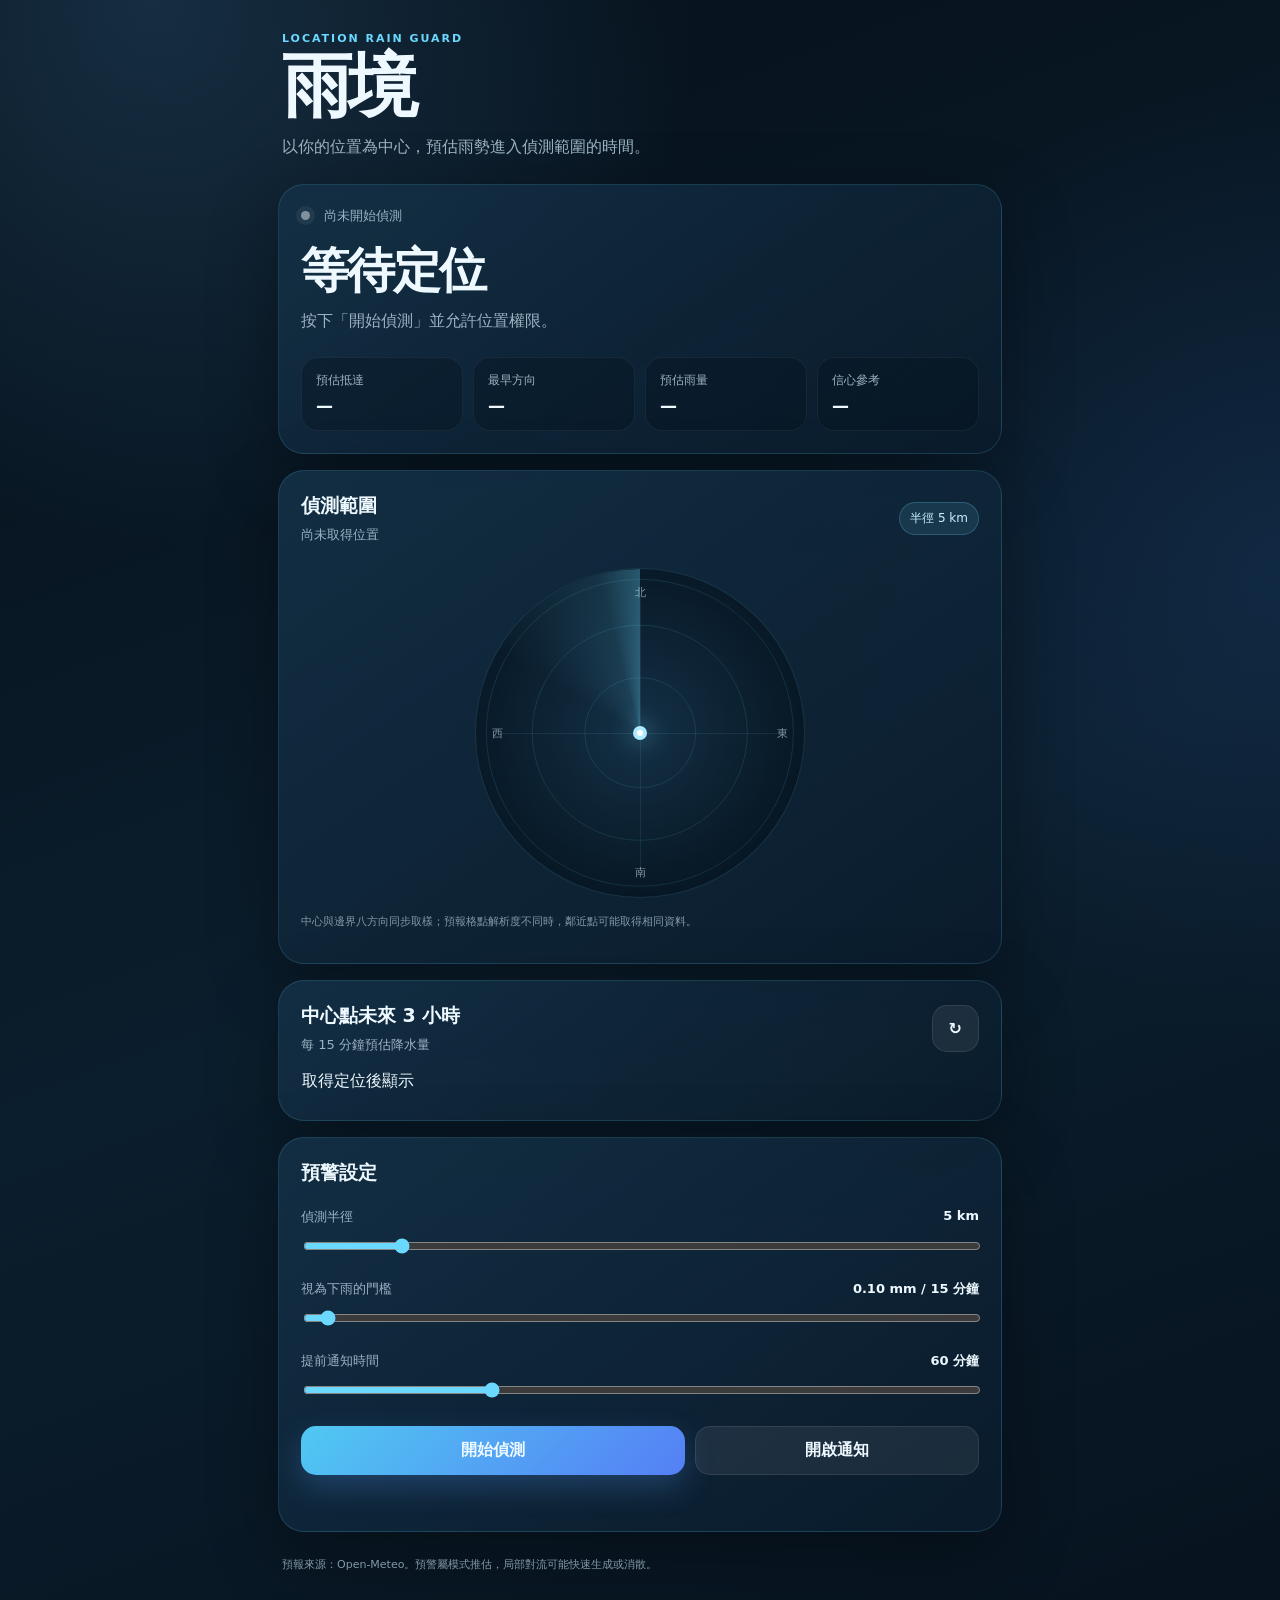
==== index.html @ aaa9869c "Add rain warning web app" ====
<!doctype html>
<html lang="zh-Hant">
<head>
<meta charset="utf-8">
<meta name="viewport" content="width=device-width,initial-scale=1,viewport-fit=cover">
<meta name="theme-color" content="#10263b">
<meta name="description" content="依使用者位置與偵測半徑，預估雨勢進入範圍的時間與方向。">
<link rel="manifest" href="./manifest.webmanifest">
<link rel="icon" href="./icons/rain-guard.svg" type="image/svg+xml">
<title>雨境｜定位降雨預警</title>
<style>
:root{--bg:#06111c;--card:#0d2638e8;--line:#6bd9ff26;--text:#eef9ff;--muted:#9bb2c1;--cyan:#6bd9ff;--safe:#76e3af;--warn:#ffd36b;--danger:#ff8585}*{box-sizing:border-box}html{min-height:100%;background:var(--bg)}body{margin:0;min-height:100%;font-family:system-ui,-apple-system,"Segoe UI","Noto Sans TC",sans-serif;color:var(--text);background:radial-gradient(circle at 12% 0,#407daa45,transparent 34rem),radial-gradient(circle at 100% 35%,#25539538,transparent 30rem),linear-gradient(160deg,#06101a,#0b1e2d 55%,#07131f)}button,input{font:inherit}.shell{width:min(760px,100%);margin:auto;padding:max(24px,env(safe-area-inset-top)) 18px max(32px,env(safe-area-inset-bottom))}.hero{display:flex;justify-content:space-between;gap:16px;padding:8px 4px 24px}.eyebrow{margin:0 0 8px;color:var(--cyan);letter-spacing:.18em;font-size:11px;font-weight:800}h1{margin:0;font-size:clamp(44px,10vw,70px);line-height:.95;letter-spacing:-.06em}.subtitle{margin:14px 0 0;color:var(--muted);line-height:1.65}.card{background:linear-gradient(145deg,#143046e8,#0a1c2ce0);border:1px solid var(--line);border-radius:26px;box-shadow:0 22px 70px #00000055;margin-bottom:16px;padding:22px}.topline,.row{display:flex;align-items:center;justify-content:space-between;gap:14px}.topline{justify-content:flex-start;color:var(--muted);font-size:13px}.dot{width:9px;height:9px;border-radius:50%;background:#8092a0;box-shadow:0 0 0 5px #8092a01f}.dot.safe{background:var(--safe)}.dot.warn{background:var(--warn)}.dot.danger{background:var(--danger)}.headline{margin-top:20px;font-size:clamp(30px,8vw,48px);font-weight:850;letter-spacing:-.045em;line-height:1.08}.sub{margin-top:10px;color:var(--muted);line-height:1.7;min-height:28px}.metrics{display:grid;grid-template-columns:repeat(2,minmax(0,1fr));gap:10px;margin-top:22px}.metric{padding:14px;border-radius:17px;background:#020d1647;border:1px solid #ffffff0e}.metric span{display:block;color:var(--muted);font-size:12px;margin-bottom:7px}.metric strong{font-size:17px}h2{margin:0;font-size:19px}.row p{margin:7px 0 0;color:var(--muted);font-size:13px}.badge{background:#6bd9ff1c;border:1px solid #6bd9ff3b;color:#c8f1ff;padding:7px 10px;border-radius:999px;font-size:12px;white-space:nowrap}.radar{width:min(330px,85vw);aspect-ratio:1;margin:24px auto 15px;position:relative;border-radius:50%;overflow:hidden;background:radial-gradient(circle,#4c9ec91a,#020e176b 64%,#00080eb8);border:1px solid #6bd9ff24}.radar:before,.radar:after{content:"";position:absolute;background:#6bd9ff1a}.radar:before{width:1px;top:8%;bottom:8%;left:50%}.radar:after{height:1px;left:8%;right:8%;top:50%}.ring{position:absolute;border:1px solid #6bd9ff1f;border-radius:50%;left:50%;top:50%;transform:translate(-50%,-50%)}.r1{width:34%;height:34%}.r2{width:66%;height:66%}.r3{width:94%;height:94%}.sweep{position:absolute;inset:0;border-radius:50%;background:conic-gradient(from 0deg,transparent 0 300deg,#6bd9ff21 345deg,#6bd9ff52);animation:scan 5s linear infinite}@keyframes scan{to{transform:rotate(360deg)}}.center{position:absolute;width:14px;height:14px;left:50%;top:50%;transform:translate(-50%,-50%);background:white;border:4px solid #6bd9ff8c;border-radius:50%;box-shadow:0 0 24px #6bd9ffb3;z-index:3}.compass{position:absolute;color:#dcf3ff91;font-size:11px;z-index:3}.n{top:5%;left:50%;transform:translateX(-50%)}.s{bottom:5%;left:50%;transform:translateX(-50%)}.e{right:5%;top:50%;transform:translateY(-50%)}.w{left:5%;top:50%;transform:translateY(-50%)}.sample{position:absolute;width:12px;height:12px;margin:-6px;border-radius:50%;background:#547084;border:2px solid #ffffff99;z-index:4}.sample.wet{background:var(--warn);box-shadow:0 0 14px #ffd36bcc;transform:scale(1.35)}.sample.urgent{background:var(--danger);box-shadow:0 0 16px #ff8585e6;transform:scale(1.5)}.fine,footer{color:#8299a8;font-size:11px;line-height:1.6}.timeline{display:grid;grid-auto-flow:column;grid-auto-columns:minmax(54px,1fr);gap:8px;overflow-x:auto;padding:17px 1px 6px}.slot{min-height:112px;display:flex;flex-direction:column;justify-content:flex-end;align-items:center;gap:7px;padding:10px 5px;border-radius:15px;background:#030f1842;border:1px solid #ffffff0a}.barwrap{height:55px;display:flex;align-items:flex-end}.bar{width:11px;min-height:2px;border-radius:8px 8px 3px 3px;background:linear-gradient(#8fe7ff,#5e8cff)}.slot strong{font-size:11px}.slot span{color:var(--muted);font-size:10px}.settings label{display:block;margin-top:22px}.settings label>span{display:flex;justify-content:space-between;gap:12px;color:var(--muted);font-size:13px}.settings b{color:var(--text)}input[type=range]{width:100%;margin-top:12px;accent-color:var(--cyan)}.buttons{display:grid;grid-template-columns:1.35fr 1fr;gap:10px;margin-top:24px}button{cursor:pointer;border:0;border-radius:15px;padding:13px 16px;color:var(--text);font-weight:750}.primary{background:linear-gradient(135deg,#50c9f2,#557ff5);box-shadow:0 12px 30px #4e91e747}.secondary{background:#ffffff12;border:1px solid #ffffff17}.msg{min-height:21px;color:var(--muted);font-size:12px;line-height:1.6;margin:13px 2px 0}footer{padding:8px 4px}@media(min-width:680px){.metrics{grid-template-columns:repeat(4,minmax(0,1fr))}}@media(max-width:420px){.buttons{grid-template-columns:1fr}.card{border-radius:22px}}@media(prefers-reduced-motion:reduce){.sweep{animation:none}}
</style>
</head>
<body>
<main class="shell">
<header class="hero"><div><p class="eyebrow">LOCATION RAIN GUARD</p><h1>雨境</h1><p class="subtitle">以你的位置為中心，預估雨勢進入偵測範圍的時間。</p></div></header>
<section class="card" aria-live="polite"><div class="topline"><span id="dot" class="dot"></span><span id="updated">尚未開始偵測</span></div><div id="headline" class="headline">等待定位</div><div id="sub" class="sub">按下「開始偵測」並允許位置權限。</div><div class="metrics"><div class="metric"><span>預估抵達</span><strong id="arrival">—</strong></div><div class="metric"><span>最早方向</span><strong id="direction">—</strong></div><div class="metric"><span>預估雨量</span><strong id="rain">—</strong></div><div class="metric"><span>信心參考</span><strong id="prob">—</strong></div></div></section>
<section class="card"><div class="row"><div><h2>偵測範圍</h2><p id="position">尚未取得位置</p></div><span id="badge" class="badge">半徑 5 km</span></div><div class="radar"><div class="ring r1"></div><div class="ring r2"></div><div class="ring r3"></div><div class="sweep"></div><div class="center"></div><span class="compass n">北</span><span class="compass e">東</span><span class="compass s">南</span><span class="compass w">西</span><div id="samples"></div></div><p class="fine">中心與邊界八方向同步取樣；預報格點解析度不同時，鄰近點可能取得相同資料。</p></section>
<section class="card"><div class="row"><div><h2>中心點未來 3 小時</h2><p>每 15 分鐘預估降水量</p></div><button id="refresh" class="secondary" type="button">↻</button></div><div id="timeline" class="timeline">取得定位後顯示</div></section>
<section class="card settings"><h2>預警設定</h2><label><span>偵測半徑 <b id="radiusText">5 km</b></span><input id="radius" type="range" min="1" max="30" step="1" value="5"></label><label><span>視為下雨的門檻 <b id="thresholdText">0.10 mm / 15 分鐘</b></span><input id="threshold" type="range" min="0.05" max="2" step="0.05" value="0.10"></label><label><span>提前通知時間 <b id="leadText">60 分鐘</b></span><input id="lead" type="range" min="15" max="180" step="15" value="60"></label><div class="buttons"><button id="start" class="primary" type="button">開始偵測</button><button id="notify" class="secondary" type="button">開啟通知</button></div><p id="msg" class="msg"></p></section>
<footer>預報來源：Open-Meteo。預警屬模式推估，局部對流可能快速生成或消散。</footer>
</main>
<script>
'use strict';
const $=id=>document.getElementById(id),dirs=['中心','北','東北','東','東南','南','西南','西','西北'],bearings=[null,0,45,90,135,180,225,270,315];
const state={pos:null,watch:null,timer:null,lastAlert:localStorage.rainGuardLastAlert||'',radius:+(localStorage.rainGuardRadius||5),threshold:+(localStorage.rainGuardThreshold||.1),lead:+(localStorage.rainGuardLead||60)};
const clock=t=>new Intl.DateTimeFormat('zh-TW',{hour:'2-digit',minute:'2-digit',hour12:false}).format(new Date(t*1000));
function message(t,error=false){$('msg').textContent=t;$('msg').style.color=error?'#ffaaaa':''}
function dest(lat,lon,bearing,km){const R=6371,d=km/R,q=bearing*Math.PI/180,p=lat*Math.PI/180,l=lon*Math.PI/180,p2=Math.asin(Math.sin(p)*Math.cos(d)+Math.cos(p)*Math.sin(d)*Math.cos(q)),l2=l+Math.atan2(Math.sin(q)*Math.sin(d)*Math.cos(p),Math.cos(d)-Math.sin(p)*Math.sin(p2));return{lat:p2*180/Math.PI,lon:((l2*180/Math.PI+540)%360)-180}}
function points(){const p=[{lat:state.pos.latitude,lon:state.pos.longitude}];bearings.slice(1).forEach(b=>p.push(dest(state.pos.latitude,state.pos.longitude,b,state.radius)));return p}
function analyze(d,i){const s=d.minutely_15;if(!s?.time?.length)return{index:i,next:null,data:d};const now=Date.now()/1000-60,j=s.time.findIndex((t,k)=>t>=now&&+(s.precipitation[k]||0)>=state.threshold);if(j<0)return{index:i,next:null,data:d};const next=s.time[j],hour=d.hourly;let probability=null;if(hour?.time?.length){let best=0,diff=Infinity;hour.time.forEach((t,k)=>{const x=Math.abs(t-next);if(x<diff){diff=x;best=k}});probability=hour.precipitation_probability?.[best]??null}return{index:i,direction:dirs[i],next,minutes:Math.max(0,Math.round((next*1000-Date.now())/60000)),mm:+(s.precipitation[j]||0),probability,data:d}}
function renderDots(all,winner){const pos=[[50,50],[50,15],[75,25],[85,50],[75,75],[50,85],[25,75],[15,50],[25,25]];$('samples').innerHTML=pos.map(([x,y],i)=>`<span class="sample${all[i]?.next?' wet':''}${winner?.index===i&&winner.minutes<=state.lead?' urgent':''}" style="left:${x}%;top:${y}%" title="${all[i]?.next?dirs[i]+' '+clock(all[i].next):dirs[i]+' 無雨'}"></span>`).join('')}
function renderTimeline(d){const s=d?.minutely_15;if(!s?.time){$('timeline').textContent='暫無資料';return}const now=Date.now()/1000-60,items=s.time.map((t,i)=>({t,i})).filter(x=>x.t>=now).slice(0,12),max=Math.max(.5,...items.map(x=>+(s.precipitation[x.i]||0)));$('timeline').innerHTML=items.map(x=>{const mm=+(s.precipitation[x.i]||0),h=Math.max(2,Math.round(mm/max*52));return`<div class="slot"><div class="barwrap"><div class="bar" style="height:${h}px;opacity:${mm?1:.18}"></div></div><strong>${clock(x.t)}</strong><span>${mm.toFixed(2)} mm</span></div>`}).join('')}
async function alertRain(w){if(Notification.permission!=='granted'||w.minutes>state.lead)return;const key=w.next+'-'+w.direction;if(key===state.lastAlert)return;const title=w.minutes?'約 '+w.minutes+' 分鐘後可能下雨':'目前偵測到降雨',body=w.direction+'方向，預估 '+w.mm.toFixed(2)+' mm / 15 分鐘';const reg=await navigator.serviceWorker?.ready;if(reg)reg.showNotification(title,{body,icon:'./icons/rain-guard.svg',tag:'rain-guard'});else new Notification(title,{body});state.lastAlert=key;localStorage.rainGuardLastAlert=key}
async function forecast(){if(!state.pos)return;message('正在更新降雨預報…');try{const ps=points(),u=new URL('https://api.open-meteo.com/v1/forecast');u.searchParams.set('latitude',ps.map(p=>p.lat.toFixed(5)).join(','));u.searchParams.set('longitude',ps.map(p=>p.lon.toFixed(5)).join(','));u.searchParams.set('minutely_15','precipitation,weather_code');u.searchParams.set('hourly','precipitation_probability');u.searchParams.set('forecast_days','2');u.searchParams.set('timeformat','unixtime');u.searchParams.set('timezone','auto');const r=await fetch(u);if(!r.ok)throw Error('氣象服務回應 '+r.status);const raw=await r.json(),sets=Array.isArray(raw)?raw:[raw],all=sets.map(analyze),rainy=all.filter(x=>x.next).sort((a,b)=>a.next-b.next),w=rainy[0];renderDots(all,w);renderTimeline(all[0]?.data);$('updated').textContent='更新於 '+new Date().toLocaleTimeString('zh-TW',{hour12:false});if(!w){$('dot').className='dot safe';$('headline').textContent='目前範圍內無明顯降雨';$('sub').textContent='目前預報時段尚未達到設定門檻。';$('arrival').textContent=$('direction').textContent=$('rain').textContent=$('prob').textContent='—'}else{$('dot').className='dot '+(w.minutes<=state.lead?'danger':'warn');$('headline').textContent=w.minutes<=0?'目前可能正在下雨':`約 ${w.minutes} 分鐘後可能下雨`;$('sub').textContent=`雨勢最早由${w.direction}方向進入 ${state.radius} 公里範圍。`;$('arrival').textContent=clock(w.next);$('direction').textContent=w.direction;$('rain').textContent=w.mm.toFixed(2)+' mm';$('prob').textContent=w.probability==null?'模式雨量':w.probability+'%';await alertRain(w)}message('偵測完成；每 5 分鐘自動更新。')}catch(e){$('dot').className='dot danger';$('headline').textContent='預報取得失敗';$('sub').textContent='請檢查網路後再試一次。';message(e.message||'未知錯誤',true)}}
function got(p){const old=state.pos;state.pos={latitude:p.coords.latitude,longitude:p.coords.longitude};$('position').textContent=`${state.pos.latitude.toFixed(4)}, ${state.pos.longitude.toFixed(4)}（精度約 ${Math.round(p.coords.accuracy)} m）`;if(!old||Math.hypot(old.latitude-state.pos.latitude,old.longitude-state.pos.longitude)>.0045)forecast()}
function positionError(e){const m={1:'位置權限被拒絕，請到瀏覽器設定允許定位。',2:'目前無法判定位置，請確認定位服務已開啟。',3:'取得位置逾時，請再試一次。'};message(m[e.code]||'取得位置失敗。',true);$('headline').textContent='無法取得位置'}
function start(){if(!navigator.geolocation)return positionError({code:2});message('正在取得位置…');if(state.watch!==null)navigator.geolocation.clearWatch(state.watch);state.watch=navigator.geolocation.watchPosition(got,positionError,{enableHighAccuracy:true,maximumAge:60000,timeout:15000});clearInterval(state.timer);state.timer=setInterval(forecast,300000);$('start').textContent='偵測中'}
function sync(){$('radius').value=state.radius;$('threshold').value=state.threshold;$('lead').value=state.lead;$('radiusText').textContent=state.radius+' km';$('badge').textContent='半徑 '+state.radius+' km';$('thresholdText').textContent=state.threshold.toFixed(2)+' mm / 15 分鐘';$('leadText').textContent=state.lead+' 分鐘'}
[['radius','radius','rainGuardRadius'],['threshold','threshold','rainGuardThreshold'],['lead','lead','rainGuardLead']].forEach(([id,key,store])=>{$(id).addEventListener('input',e=>{state[key]=+e.target.value;localStorage[store]=state[key];sync()});$(id).addEventListener('change',()=>state.pos&&forecast())});
$('start').onclick=start;$('refresh').onclick=forecast;$('notify').onclick=async()=>{if(!('Notification'in window))return message('此瀏覽器不支援通知。',true);const p=await Notification.requestPermission();if(p==='granted'){$('notify').textContent='通知已開啟';message('通知權限已開啟。')}else message('通知權限未開啟。',true)};sync();if('serviceWorker'in navigator)navigator.serviceWorker.register('./sw.js').catch(console.warn);if('Notification'in window&&Notification.permission==='granted')$('notify').textContent='通知已開啟';
</script>
</body>
</html>
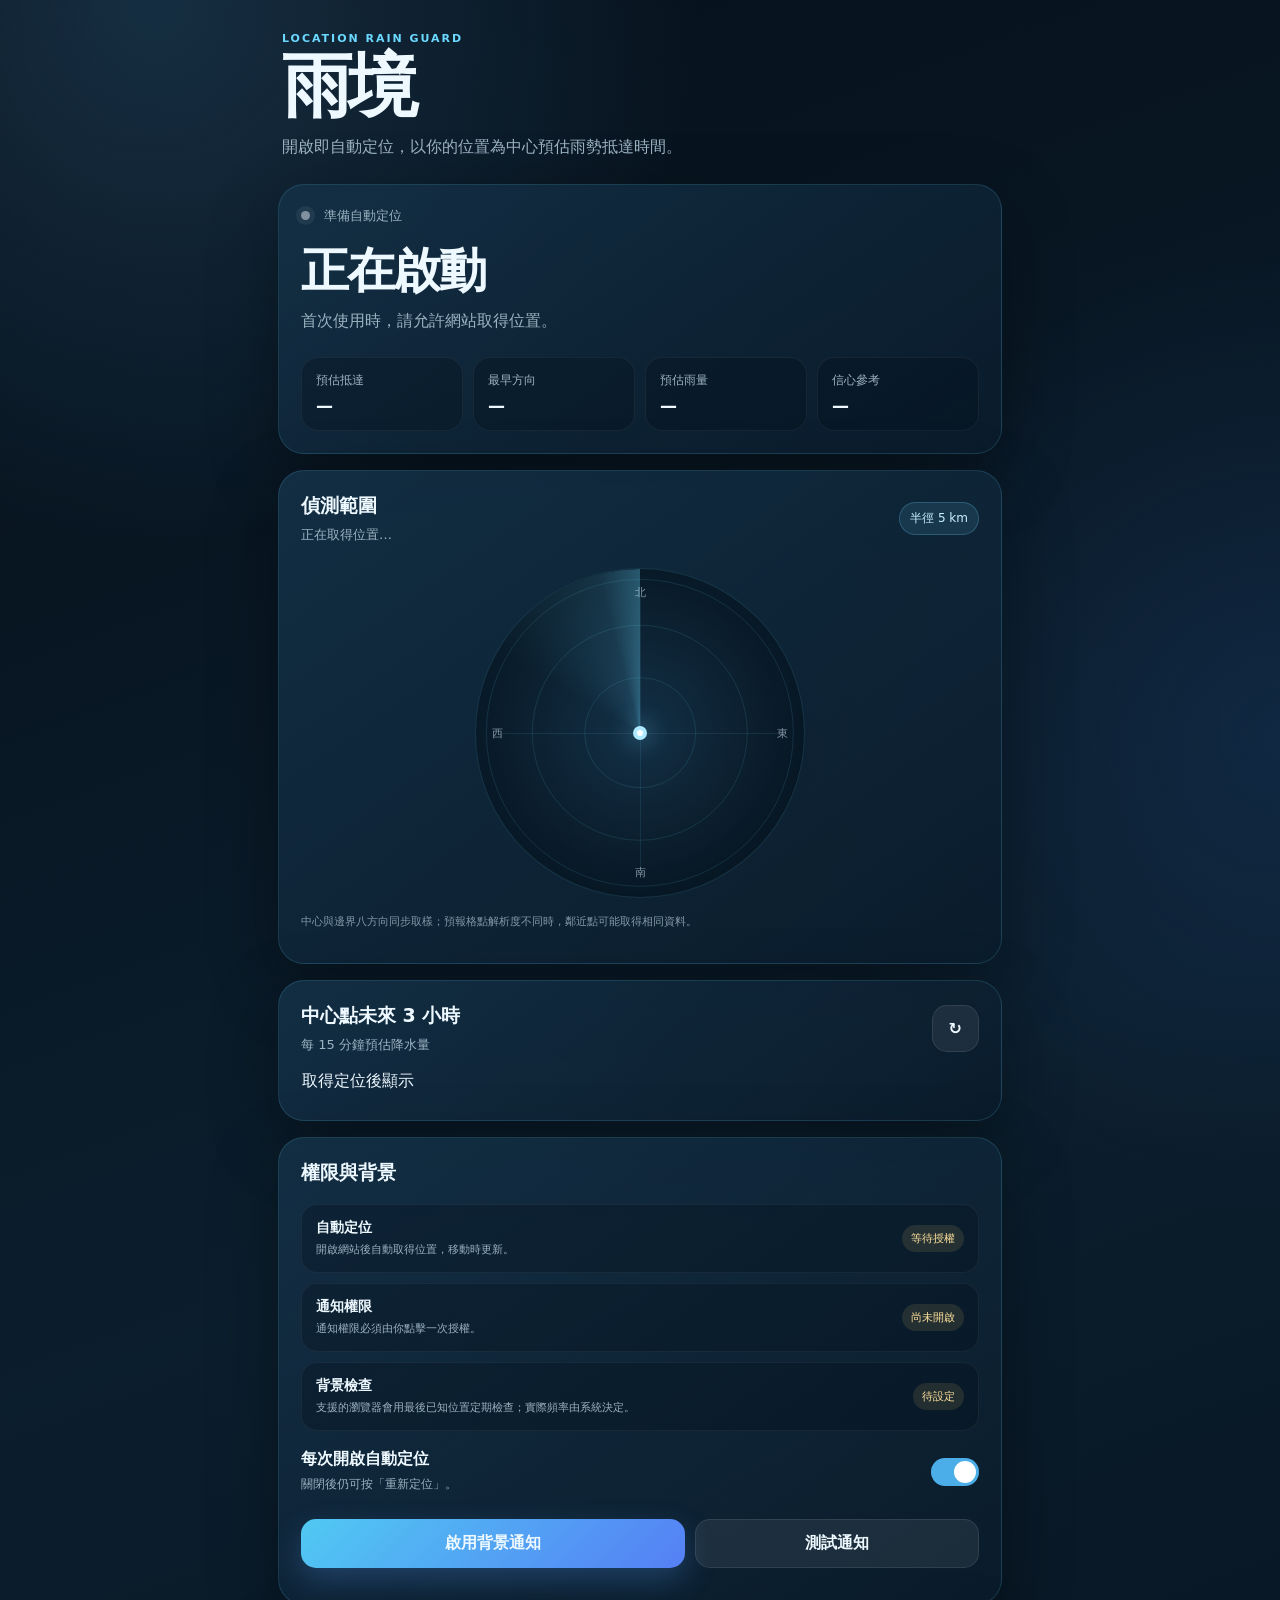
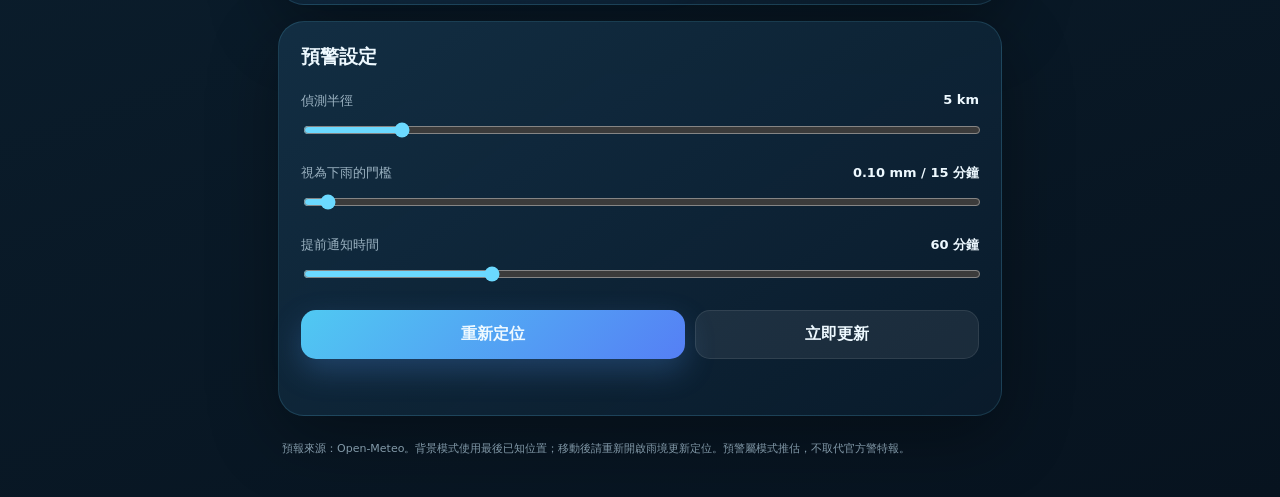
==== commit 29e2e0e3: "Enable automatic location and background notification settings" ====
--- a/index.html
+++ b/index.html
@@ -5,41 +5,64 @@
 <meta name="viewport" content="width=device-width,initial-scale=1,viewport-fit=cover">
 <meta name="theme-color" content="#10263b">
 <meta name="description" content="依使用者位置與偵測半徑，預估雨勢進入範圍的時間與方向。">
+<meta name="apple-mobile-web-app-capable" content="yes">
+<meta name="apple-mobile-web-app-status-bar-style" content="black-translucent">
+<meta name="apple-mobile-web-app-title" content="雨境">
 <link rel="manifest" href="./manifest.webmanifest">
 <link rel="icon" href="./icons/rain-guard.svg" type="image/svg+xml">
+<link rel="apple-touch-icon" href="./icons/rain-guard.svg">
 <title>雨境｜定位降雨預警</title>
 <style>
-:root{--bg:#06111c;--card:#0d2638e8;--line:#6bd9ff26;--text:#eef9ff;--muted:#9bb2c1;--cyan:#6bd9ff;--safe:#76e3af;--warn:#ffd36b;--danger:#ff8585}*{box-sizing:border-box}html{min-height:100%;background:var(--bg)}body{margin:0;min-height:100%;font-family:system-ui,-apple-system,"Segoe UI","Noto Sans TC",sans-serif;color:var(--text);background:radial-gradient(circle at 12% 0,#407daa45,transparent 34rem),radial-gradient(circle at 100% 35%,#25539538,transparent 30rem),linear-gradient(160deg,#06101a,#0b1e2d 55%,#07131f)}button,input{font:inherit}.shell{width:min(760px,100%);margin:auto;padding:max(24px,env(safe-area-inset-top)) 18px max(32px,env(safe-area-inset-bottom))}.hero{display:flex;justify-content:space-between;gap:16px;padding:8px 4px 24px}.eyebrow{margin:0 0 8px;color:var(--cyan);letter-spacing:.18em;font-size:11px;font-weight:800}h1{margin:0;font-size:clamp(44px,10vw,70px);line-height:.95;letter-spacing:-.06em}.subtitle{margin:14px 0 0;color:var(--muted);line-height:1.65}.card{background:linear-gradient(145deg,#143046e8,#0a1c2ce0);border:1px solid var(--line);border-radius:26px;box-shadow:0 22px 70px #00000055;margin-bottom:16px;padding:22px}.topline,.row{display:flex;align-items:center;justify-content:space-between;gap:14px}.topline{justify-content:flex-start;color:var(--muted);font-size:13px}.dot{width:9px;height:9px;border-radius:50%;background:#8092a0;box-shadow:0 0 0 5px #8092a01f}.dot.safe{background:var(--safe)}.dot.warn{background:var(--warn)}.dot.danger{background:var(--danger)}.headline{margin-top:20px;font-size:clamp(30px,8vw,48px);font-weight:850;letter-spacing:-.045em;line-height:1.08}.sub{margin-top:10px;color:var(--muted);line-height:1.7;min-height:28px}.metrics{display:grid;grid-template-columns:repeat(2,minmax(0,1fr));gap:10px;margin-top:22px}.metric{padding:14px;border-radius:17px;background:#020d1647;border:1px solid #ffffff0e}.metric span{display:block;color:var(--muted);font-size:12px;margin-bottom:7px}.metric strong{font-size:17px}h2{margin:0;font-size:19px}.row p{margin:7px 0 0;color:var(--muted);font-size:13px}.badge{background:#6bd9ff1c;border:1px solid #6bd9ff3b;color:#c8f1ff;padding:7px 10px;border-radius:999px;font-size:12px;white-space:nowrap}.radar{width:min(330px,85vw);aspect-ratio:1;margin:24px auto 15px;position:relative;border-radius:50%;overflow:hidden;background:radial-gradient(circle,#4c9ec91a,#020e176b 64%,#00080eb8);border:1px solid #6bd9ff24}.radar:before,.radar:after{content:"";position:absolute;background:#6bd9ff1a}.radar:before{width:1px;top:8%;bottom:8%;left:50%}.radar:after{height:1px;left:8%;right:8%;top:50%}.ring{position:absolute;border:1px solid #6bd9ff1f;border-radius:50%;left:50%;top:50%;transform:translate(-50%,-50%)}.r1{width:34%;height:34%}.r2{width:66%;height:66%}.r3{width:94%;height:94%}.sweep{position:absolute;inset:0;border-radius:50%;background:conic-gradient(from 0deg,transparent 0 300deg,#6bd9ff21 345deg,#6bd9ff52);animation:scan 5s linear infinite}@keyframes scan{to{transform:rotate(360deg)}}.center{position:absolute;width:14px;height:14px;left:50%;top:50%;transform:translate(-50%,-50%);background:white;border:4px solid #6bd9ff8c;border-radius:50%;box-shadow:0 0 24px #6bd9ffb3;z-index:3}.compass{position:absolute;color:#dcf3ff91;font-size:11px;z-index:3}.n{top:5%;left:50%;transform:translateX(-50%)}.s{bottom:5%;left:50%;transform:translateX(-50%)}.e{right:5%;top:50%;transform:translateY(-50%)}.w{left:5%;top:50%;transform:translateY(-50%)}.sample{position:absolute;width:12px;height:12px;margin:-6px;border-radius:50%;background:#547084;border:2px solid #ffffff99;z-index:4}.sample.wet{background:var(--warn);box-shadow:0 0 14px #ffd36bcc;transform:scale(1.35)}.sample.urgent{background:var(--danger);box-shadow:0 0 16px #ff8585e6;transform:scale(1.5)}.fine,footer{color:#8299a8;font-size:11px;line-height:1.6}.timeline{display:grid;grid-auto-flow:column;grid-auto-columns:minmax(54px,1fr);gap:8px;overflow-x:auto;padding:17px 1px 6px}.slot{min-height:112px;display:flex;flex-direction:column;justify-content:flex-end;align-items:center;gap:7px;padding:10px 5px;border-radius:15px;background:#030f1842;border:1px solid #ffffff0a}.barwrap{height:55px;display:flex;align-items:flex-end}.bar{width:11px;min-height:2px;border-radius:8px 8px 3px 3px;background:linear-gradient(#8fe7ff,#5e8cff)}.slot strong{font-size:11px}.slot span{color:var(--muted);font-size:10px}.settings label{display:block;margin-top:22px}.settings label>span{display:flex;justify-content:space-between;gap:12px;color:var(--muted);font-size:13px}.settings b{color:var(--text)}input[type=range]{width:100%;margin-top:12px;accent-color:var(--cyan)}.buttons{display:grid;grid-template-columns:1.35fr 1fr;gap:10px;margin-top:24px}button{cursor:pointer;border:0;border-radius:15px;padding:13px 16px;color:var(--text);font-weight:750}.primary{background:linear-gradient(135deg,#50c9f2,#557ff5);box-shadow:0 12px 30px #4e91e747}.secondary{background:#ffffff12;border:1px solid #ffffff17}.msg{min-height:21px;color:var(--muted);font-size:12px;line-height:1.6;margin:13px 2px 0}footer{padding:8px 4px}@media(min-width:680px){.metrics{grid-template-columns:repeat(4,minmax(0,1fr))}}@media(max-width:420px){.buttons{grid-template-columns:1fr}.card{border-radius:22px}}@media(prefers-reduced-motion:reduce){.sweep{animation:none}}
+:root{--bg:#06111c;--card:#0d2638e8;--line:#6bd9ff26;--text:#eef9ff;--muted:#9bb2c1;--cyan:#6bd9ff;--safe:#76e3af;--warn:#ffd36b;--danger:#ff8585}*{box-sizing:border-box}html{min-height:100%;background:var(--bg)}body{margin:0;min-height:100%;font-family:system-ui,-apple-system,"Segoe UI","Noto Sans TC",sans-serif;color:var(--text);background:radial-gradient(circle at 12% 0,#407daa45,transparent 34rem),radial-gradient(circle at 100% 35%,#25539538,transparent 30rem),linear-gradient(160deg,#06101a,#0b1e2d 55%,#07131f)}button,input{font:inherit}.shell{width:min(760px,100%);margin:auto;padding:max(24px,env(safe-area-inset-top)) 18px max(32px,env(safe-area-inset-bottom))}.hero{display:flex;justify-content:space-between;gap:16px;padding:8px 4px 24px}.eyebrow{margin:0 0 8px;color:var(--cyan);letter-spacing:.18em;font-size:11px;font-weight:800}h1{margin:0;font-size:clamp(44px,10vw,70px);line-height:.95;letter-spacing:-.06em}.subtitle{margin:14px 0 0;color:var(--muted);line-height:1.65}.card{background:linear-gradient(145deg,#143046e8,#0a1c2ce0);border:1px solid var(--line);border-radius:26px;box-shadow:0 22px 70px #00000055;margin-bottom:16px;padding:22px}.topline,.row{display:flex;align-items:center;justify-content:space-between;gap:14px}.topline{justify-content:flex-start;color:var(--muted);font-size:13px}.dot{width:9px;height:9px;border-radius:50%;background:#8092a0;box-shadow:0 0 0 5px #8092a01f}.dot.safe{background:var(--safe)}.dot.warn{background:var(--warn)}.dot.danger{background:var(--danger)}.headline{margin-top:20px;font-size:clamp(30px,8vw,48px);font-weight:850;letter-spacing:-.045em;line-height:1.08}.sub{margin-top:10px;color:var(--muted);line-height:1.7;min-height:28px}.metrics{display:grid;grid-template-columns:repeat(2,minmax(0,1fr));gap:10px;margin-top:22px}.metric{padding:14px;border-radius:17px;background:#020d1647;border:1px solid #ffffff0e}.metric span{display:block;color:var(--muted);font-size:12px;margin-bottom:7px}.metric strong{font-size:17px}h2{margin:0;font-size:19px}.row p{margin:7px 0 0;color:var(--muted);font-size:13px}.badge{background:#6bd9ff1c;border:1px solid #6bd9ff3b;color:#c8f1ff;padding:7px 10px;border-radius:999px;font-size:12px;white-space:nowrap}.radar{width:min(330px,85vw);aspect-ratio:1;margin:24px auto 15px;position:relative;border-radius:50%;overflow:hidden;background:radial-gradient(circle,#4c9ec91a,#020e176b 64%,#00080eb8);border:1px solid #6bd9ff24}.radar:before,.radar:after{content:"";position:absolute;background:#6bd9ff1a}.radar:before{width:1px;top:8%;bottom:8%;left:50%}.radar:after{height:1px;left:8%;right:8%;top:50%}.ring{position:absolute;border:1px solid #6bd9ff1f;border-radius:50%;left:50%;top:50%;transform:translate(-50%,-50%)}.r1{width:34%;height:34%}.r2{width:66%;height:66%}.r3{width:94%;height:94%}.sweep{position:absolute;inset:0;border-radius:50%;background:conic-gradient(from 0deg,transparent 0 300deg,#6bd9ff21 345deg,#6bd9ff52);animation:scan 5s linear infinite}@keyframes scan{to{transform:rotate(360deg)}}.center{position:absolute;width:14px;height:14px;left:50%;top:50%;transform:translate(-50%,-50%);background:white;border:4px solid #6bd9ff8c;border-radius:50%;box-shadow:0 0 24px #6bd9ffb3;z-index:3}.compass{position:absolute;color:#dcf3ff91;font-size:11px;z-index:3}.n{top:5%;left:50%;transform:translateX(-50%)}.s{bottom:5%;left:50%;transform:translateX(-50%)}.e{right:5%;top:50%;transform:translateY(-50%)}.w{left:5%;top:50%;transform:translateY(-50%)}.sample{position:absolute;width:12px;height:12px;margin:-6px;border-radius:50%;background:#547084;border:2px solid #ffffff99;z-index:4}.sample.wet{background:var(--warn);box-shadow:0 0 14px #ffd36bcc;transform:scale(1.35)}.sample.urgent{background:var(--danger);box-shadow:0 0 16px #ff8585e6;transform:scale(1.5)}.fine,footer{color:#8299a8;font-size:11px;line-height:1.6}.timeline{display:grid;grid-auto-flow:column;grid-auto-columns:minmax(54px,1fr);gap:8px;overflow-x:auto;padding:17px 1px 6px}.slot{min-height:112px;display:flex;flex-direction:column;justify-content:flex-end;align-items:center;gap:7px;padding:10px 5px;border-radius:15px;background:#030f1842;border:1px solid #ffffff0a}.barwrap{height:55px;display:flex;align-items:flex-end}.bar{width:11px;min-height:2px;border-radius:8px 8px 3px 3px;background:linear-gradient(#8fe7ff,#5e8cff)}.slot strong{font-size:11px}.slot span{color:var(--muted);font-size:10px}.settings label{display:block;margin-top:22px}.settings label>span{display:flex;justify-content:space-between;gap:12px;color:var(--muted);font-size:13px}.settings b{color:var(--text)}input[type=range]{width:100%;margin-top:12px;accent-color:var(--cyan)}.buttons{display:grid;grid-template-columns:1.35fr 1fr;gap:10px;margin-top:24px}button{cursor:pointer;border:0;border-radius:15px;padding:13px 16px;color:var(--text);font-weight:750}.primary{background:linear-gradient(135deg,#50c9f2,#557ff5);box-shadow:0 12px 30px #4e91e747}.secondary{background:#ffffff12;border:1px solid #ffffff17}.msg{min-height:21px;color:var(--muted);font-size:12px;line-height:1.6;margin:13px 2px 0}.permission-list{display:grid;gap:10px;margin-top:18px}.permission{display:flex;align-items:center;justify-content:space-between;gap:16px;padding:14px;border-radius:16px;background:#020d1647;border:1px solid #ffffff0e}.permission div{min-width:0}.permission strong{display:block;font-size:14px}.permission small{display:block;color:var(--muted);font-size:11px;line-height:1.55;margin-top:4px}.state{flex:none;padding:6px 9px;border-radius:999px;background:#ffffff10;color:var(--muted);font-size:11px}.state.on{background:#76e3af1d;color:#aef1d0}.state.wait{background:#ffd36b1c;color:#ffe39d}.state.off{background:#ff85851c;color:#ffb3b3}.toggle-row{display:flex;align-items:center;justify-content:space-between;gap:16px;margin-top:18px}.toggle{position:relative;width:48px;height:28px;flex:none}.toggle input{opacity:0;width:0;height:0}.slider{position:absolute;inset:0;border-radius:999px;background:#ffffff1a;transition:.2s}.slider:before{content:"";position:absolute;width:22px;height:22px;left:3px;top:3px;border-radius:50%;background:#d6e6ef;transition:.2s}.toggle input:checked+.slider{background:#4caee8}.toggle input:checked+.slider:before{transform:translateX(20px);background:white}.help{margin:14px 0 0;color:var(--muted);font-size:12px;line-height:1.7}.hidden{display:none!important}footer{padding:8px 4px}@media(min-width:680px){.metrics{grid-template-columns:repeat(4,minmax(0,1fr))}}@media(max-width:420px){.buttons{grid-template-columns:1fr}.card{border-radius:22px}}@media(prefers-reduced-motion:reduce){.sweep{animation:none}}
 </style>
 </head>
 <body>
 <main class="shell">
-<header class="hero"><div><p class="eyebrow">LOCATION RAIN GUARD</p><h1>雨境</h1><p class="subtitle">以你的位置為中心，預估雨勢進入偵測範圍的時間。</p></div></header>
-<section class="card" aria-live="polite"><div class="topline"><span id="dot" class="dot"></span><span id="updated">尚未開始偵測</span></div><div id="headline" class="headline">等待定位</div><div id="sub" class="sub">按下「開始偵測」並允許位置權限。</div><div class="metrics"><div class="metric"><span>預估抵達</span><strong id="arrival">—</strong></div><div class="metric"><span>最早方向</span><strong id="direction">—</strong></div><div class="metric"><span>預估雨量</span><strong id="rain">—</strong></div><div class="metric"><span>信心參考</span><strong id="prob">—</strong></div></div></section>
-<section class="card"><div class="row"><div><h2>偵測範圍</h2><p id="position">尚未取得位置</p></div><span id="badge" class="badge">半徑 5 km</span></div><div class="radar"><div class="ring r1"></div><div class="ring r2"></div><div class="ring r3"></div><div class="sweep"></div><div class="center"></div><span class="compass n">北</span><span class="compass e">東</span><span class="compass s">南</span><span class="compass w">西</span><div id="samples"></div></div><p class="fine">中心與邊界八方向同步取樣；預報格點解析度不同時，鄰近點可能取得相同資料。</p></section>
-<section class="card"><div class="row"><div><h2>中心點未來 3 小時</h2><p>每 15 分鐘預估降水量</p></div><button id="refresh" class="secondary" type="button">↻</button></div><div id="timeline" class="timeline">取得定位後顯示</div></section>
-<section class="card settings"><h2>預警設定</h2><label><span>偵測半徑 <b id="radiusText">5 km</b></span><input id="radius" type="range" min="1" max="30" step="1" value="5"></label><label><span>視為下雨的門檻 <b id="thresholdText">0.10 mm / 15 分鐘</b></span><input id="threshold" type="range" min="0.05" max="2" step="0.05" value="0.10"></label><label><span>提前通知時間 <b id="leadText">60 分鐘</b></span><input id="lead" type="range" min="15" max="180" step="15" value="60"></label><div class="buttons"><button id="start" class="primary" type="button">開始偵測</button><button id="notify" class="secondary" type="button">開啟通知</button></div><p id="msg" class="msg"></p></section>
-<footer>預報來源：Open-Meteo。預警屬模式推估，局部對流可能快速生成或消散。</footer>
+<header class="hero"><div><p class="eyebrow">LOCATION RAIN GUARD</p><h1>雨境</h1><p class="subtitle">開啟即自動定位，以你的位置為中心預估雨勢抵達時間。</p></div></header>
+<section class="card" aria-live="polite"><div class="topline"><span id="dot" class="dot"></span><span id="updated">準備自動定位</span></div><div id="headline" class="headline">正在啟動</div><div id="sub" class="sub">首次使用時，請允許網站取得位置。</div><div class="metrics"><div class="metric"><span>預估抵達</span><strong id="arrival">—</strong></div><div class="metric"><span>最早方向</span><strong id="direction">—</strong></div><div class="metric"><span>預估雨量</span><strong id="rain">—</strong></div><div class="metric"><span>信心參考</span><strong id="prob">—</strong></div></div></section>
+<section class="card"><div class="row"><div><h2>偵測範圍</h2><p id="position">正在取得位置…</p></div><span id="badge" class="badge">半徑 5 km</span></div><div class="radar"><div class="ring r1"></div><div class="ring r2"></div><div class="ring r3"></div><div class="sweep"></div><div class="center"></div><span class="compass n">北</span><span class="compass e">東</span><span class="compass s">南</span><span class="compass w">西</span><div id="samples"></div></div><p class="fine">中心與邊界八方向同步取樣；預報格點解析度不同時，鄰近點可能取得相同資料。</p></section>
+<section class="card"><div class="row"><div><h2>中心點未來 3 小時</h2><p>每 15 分鐘預估降水量</p></div><button id="refresh" class="secondary" type="button" aria-label="立即更新">↻</button></div><div id="timeline" class="timeline">取得定位後顯示</div></section>
+<section class="card"><h2>權限與背景</h2><div class="permission-list"><div class="permission"><div><strong>自動定位</strong><small>開啟網站後自動取得位置，移動時更新。</small></div><span id="locationState" class="state wait">等待授權</span></div><div class="permission"><div><strong>通知權限</strong><small>通知權限必須由你點擊一次授權。</small></div><span id="notificationState" class="state wait">尚未開啟</span></div><div class="permission"><div><strong>背景檢查</strong><small>支援的瀏覽器會用最後已知位置定期檢查；實際頻率由系統決定。</small></div><span id="backgroundState" class="state wait">待設定</span></div></div><div class="toggle-row"><div><strong>每次開啟自動定位</strong><p class="help" style="margin:4px 0 0">關閉後仍可按「重新定位」。</p></div><label class="toggle"><input id="autoLocate" type="checkbox" checked><span class="slider"></span></label></div><div class="buttons"><button id="notify" class="primary" type="button">啟用背景通知</button><button id="testNotify" class="secondary" type="button">測試通知</button></div><p id="permissionHelp" class="help"></p></section>
+<section class="card settings"><h2>預警設定</h2><label><span>偵測半徑 <b id="radiusText">5 km</b></span><input id="radius" type="range" min="1" max="30" step="1" value="5"></label><label><span>視為下雨的門檻 <b id="thresholdText">0.10 mm / 15 分鐘</b></span><input id="threshold" type="range" min="0.05" max="2" step="0.05" value="0.10"></label><label><span>提前通知時間 <b id="leadText">60 分鐘</b></span><input id="lead" type="range" min="15" max="180" step="15" value="60"></label><div class="buttons"><button id="start" class="primary" type="button">重新定位</button><button id="refreshSettings" class="secondary" type="button">立即更新</button></div><p id="msg" class="msg"></p></section>
+<footer>預報來源：Open-Meteo。背景模式使用最後已知位置；移動後請重新開啟雨境更新定位。預警屬模式推估，不取代官方警特報。</footer>
 </main>
 <script>
 'use strict';
-const $=id=>document.getElementById(id),dirs=['中心','北','東北','東','東南','南','西南','西','西北'],bearings=[null,0,45,90,135,180,225,270,315];
-const state={pos:null,watch:null,timer:null,lastAlert:localStorage.rainGuardLastAlert||'',radius:+(localStorage.rainGuardRadius||5),threshold:+(localStorage.rainGuardThreshold||.1),lead:+(localStorage.rainGuardLead||60)};
+const $=id=>document.getElementById(id);
+const dirs=['中心','北','東北','東','東南','南','西南','西','西北'];
+const bearings=[null,0,45,90,135,180,225,270,315];
+const DB_NAME='rain-guard-db',DB_STORE='kv',BG_TAG='rain-guard-check';
+const state={pos:null,watch:null,timer:null,sw:null,lastAlert:localStorage.rainGuardLastAlert||'',radius:+(localStorage.rainGuardRadius||5),threshold:+(localStorage.rainGuardThreshold||.1),lead:+(localStorage.rainGuardLead||60),autoLocate:localStorage.rainGuardAutoLocate!=='0'};
+const isIOS=/iphone|ipad|ipod/i.test(navigator.userAgent);
+const isStandalone=matchMedia('(display-mode: standalone)').matches||navigator.standalone===true;
 const clock=t=>new Intl.DateTimeFormat('zh-TW',{hour:'2-digit',minute:'2-digit',hour12:false}).format(new Date(t*1000));
 function message(t,error=false){$('msg').textContent=t;$('msg').style.color=error?'#ffaaaa':''}
+function setState(id,text,kind='wait'){const el=$(id);el.textContent=text;el.className='state '+kind}
+function openDB(){return new Promise((resolve,reject)=>{const r=indexedDB.open(DB_NAME,1);r.onupgradeneeded=()=>{if(!r.result.objectStoreNames.contains(DB_STORE))r.result.createObjectStore(DB_STORE)};r.onsuccess=()=>resolve(r.result);r.onerror=()=>reject(r.error)})}
+async function dbSet(key,value){const db=await openDB();return new Promise((resolve,reject)=>{const tx=db.transaction(DB_STORE,'readwrite');tx.objectStore(DB_STORE).put(value,key);tx.oncomplete=()=>{db.close();resolve()};tx.onerror=()=>{db.close();reject(tx.error)}})}
 function dest(lat,lon,bearing,km){const R=6371,d=km/R,q=bearing*Math.PI/180,p=lat*Math.PI/180,l=lon*Math.PI/180,p2=Math.asin(Math.sin(p)*Math.cos(d)+Math.cos(p)*Math.sin(d)*Math.cos(q)),l2=l+Math.atan2(Math.sin(q)*Math.sin(d)*Math.cos(p),Math.cos(d)-Math.sin(p)*Math.sin(p2));return{lat:p2*180/Math.PI,lon:((l2*180/Math.PI+540)%360)-180}}
 function points(){const p=[{lat:state.pos.latitude,lon:state.pos.longitude}];bearings.slice(1).forEach(b=>p.push(dest(state.pos.latitude,state.pos.longitude,b,state.radius)));return p}
 function analyze(d,i){const s=d.minutely_15;if(!s?.time?.length)return{index:i,next:null,data:d};const now=Date.now()/1000-60,j=s.time.findIndex((t,k)=>t>=now&&+(s.precipitation[k]||0)>=state.threshold);if(j<0)return{index:i,next:null,data:d};const next=s.time[j],hour=d.hourly;let probability=null;if(hour?.time?.length){let best=0,diff=Infinity;hour.time.forEach((t,k)=>{const x=Math.abs(t-next);if(x<diff){diff=x;best=k}});probability=hour.precipitation_probability?.[best]??null}return{index:i,direction:dirs[i],next,minutes:Math.max(0,Math.round((next*1000-Date.now())/60000)),mm:+(s.precipitation[j]||0),probability,data:d}}
 function renderDots(all,winner){const pos=[[50,50],[50,15],[75,25],[85,50],[75,75],[50,85],[25,75],[15,50],[25,25]];$('samples').innerHTML=pos.map(([x,y],i)=>`<span class="sample${all[i]?.next?' wet':''}${winner?.index===i&&winner.minutes<=state.lead?' urgent':''}" style="left:${x}%;top:${y}%" title="${all[i]?.next?dirs[i]+' '+clock(all[i].next):dirs[i]+' 無雨'}"></span>`).join('')}
 function renderTimeline(d){const s=d?.minutely_15;if(!s?.time){$('timeline').textContent='暫無資料';return}const now=Date.now()/1000-60,items=s.time.map((t,i)=>({t,i})).filter(x=>x.t>=now).slice(0,12),max=Math.max(.5,...items.map(x=>+(s.precipitation[x.i]||0)));$('timeline').innerHTML=items.map(x=>{const mm=+(s.precipitation[x.i]||0),h=Math.max(2,Math.round(mm/max*52));return`<div class="slot"><div class="barwrap"><div class="bar" style="height:${h}px;opacity:${mm?1:.18}"></div></div><strong>${clock(x.t)}</strong><span>${mm.toFixed(2)} mm</span></div>`}).join('')}
-async function alertRain(w){if(Notification.permission!=='granted'||w.minutes>state.lead)return;const key=w.next+'-'+w.direction;if(key===state.lastAlert)return;const title=w.minutes?'約 '+w.minutes+' 分鐘後可能下雨':'目前偵測到降雨',body=w.direction+'方向，預估 '+w.mm.toFixed(2)+' mm / 15 分鐘';const reg=await navigator.serviceWorker?.ready;if(reg)reg.showNotification(title,{body,icon:'./icons/rain-guard.svg',tag:'rain-guard'});else new Notification(title,{body});state.lastAlert=key;localStorage.rainGuardLastAlert=key}
-async function forecast(){if(!state.pos)return;message('正在更新降雨預報…');try{const ps=points(),u=new URL('https://api.open-meteo.com/v1/forecast');u.searchParams.set('latitude',ps.map(p=>p.lat.toFixed(5)).join(','));u.searchParams.set('longitude',ps.map(p=>p.lon.toFixed(5)).join(','));u.searchParams.set('minutely_15','precipitation,weather_code');u.searchParams.set('hourly','precipitation_probability');u.searchParams.set('forecast_days','2');u.searchParams.set('timeformat','unixtime');u.searchParams.set('timezone','auto');const r=await fetch(u);if(!r.ok)throw Error('氣象服務回應 '+r.status);const raw=await r.json(),sets=Array.isArray(raw)?raw:[raw],all=sets.map(analyze),rainy=all.filter(x=>x.next).sort((a,b)=>a.next-b.next),w=rainy[0];renderDots(all,w);renderTimeline(all[0]?.data);$('updated').textContent='更新於 '+new Date().toLocaleTimeString('zh-TW',{hour12:false});if(!w){$('dot').className='dot safe';$('headline').textContent='目前範圍內無明顯降雨';$('sub').textContent='目前預報時段尚未達到設定門檻。';$('arrival').textContent=$('direction').textContent=$('rain').textContent=$('prob').textContent='—'}else{$('dot').className='dot '+(w.minutes<=state.lead?'danger':'warn');$('headline').textContent=w.minutes<=0?'目前可能正在下雨':`約 ${w.minutes} 分鐘後可能下雨`;$('sub').textContent=`雨勢最早由${w.direction}方向進入 ${state.radius} 公里範圍。`;$('arrival').textContent=clock(w.next);$('direction').textContent=w.direction;$('rain').textContent=w.mm.toFixed(2)+' mm';$('prob').textContent=w.probability==null?'模式雨量':w.probability+'%';await alertRain(w)}message('偵測完成；每 5 分鐘自動更新。')}catch(e){$('dot').className='dot danger';$('headline').textContent='預報取得失敗';$('sub').textContent='請檢查網路後再試一次。';message(e.message||'未知錯誤',true)}}
-function got(p){const old=state.pos;state.pos={latitude:p.coords.latitude,longitude:p.coords.longitude};$('position').textContent=`${state.pos.latitude.toFixed(4)}, ${state.pos.longitude.toFixed(4)}（精度約 ${Math.round(p.coords.accuracy)} m）`;if(!old||Math.hypot(old.latitude-state.pos.latitude,old.longitude-state.pos.longitude)>.0045)forecast()}
-function positionError(e){const m={1:'位置權限被拒絕，請到瀏覽器設定允許定位。',2:'目前無法判定位置，請確認定位服務已開啟。',3:'取得位置逾時，請再試一次。'};message(m[e.code]||'取得位置失敗。',true);$('headline').textContent='無法取得位置'}
-function start(){if(!navigator.geolocation)return positionError({code:2});message('正在取得位置…');if(state.watch!==null)navigator.geolocation.clearWatch(state.watch);state.watch=navigator.geolocation.watchPosition(got,positionError,{enableHighAccuracy:true,maximumAge:60000,timeout:15000});clearInterval(state.timer);state.timer=setInterval(forecast,300000);$('start').textContent='偵測中'}
-function sync(){$('radius').value=state.radius;$('threshold').value=state.threshold;$('lead').value=state.lead;$('radiusText').textContent=state.radius+' km';$('badge').textContent='半徑 '+state.radius+' km';$('thresholdText').textContent=state.threshold.toFixed(2)+' mm / 15 分鐘';$('leadText').textContent=state.lead+' 分鐘'}
-[['radius','radius','rainGuardRadius'],['threshold','threshold','rainGuardThreshold'],['lead','lead','rainGuardLead']].forEach(([id,key,store])=>{$(id).addEventListener('input',e=>{state[key]=+e.target.value;localStorage[store]=state[key];sync()});$(id).addEventListener('change',()=>state.pos&&forecast())});
-$('start').onclick=start;$('refresh').onclick=forecast;$('notify').onclick=async()=>{if(!('Notification'in window))return message('此瀏覽器不支援通知。',true);const p=await Notification.requestPermission();if(p==='granted'){$('notify').textContent='通知已開啟';message('通知權限已開啟。')}else message('通知權限未開啟。',true)};sync();if('serviceWorker'in navigator)navigator.serviceWorker.register('./sw.js').catch(console.warn);if('Notification'in window&&Notification.permission==='granted')$('notify').textContent='通知已開啟';
+async function saveBackgroundConfig(){if(!state.pos)return;await dbSet('config',{latitude:state.pos.latitude,longitude:state.pos.longitude,radius:state.radius,threshold:state.threshold,lead:state.lead,updatedAt:Date.now()})}
+async function showNotification(title,body,tag='rain-guard'){if(!('Notification'in window)||Notification.permission!=='granted')return false;const reg=state.sw||await navigator.serviceWorker?.ready;if(reg)await reg.showNotification(title,{body,icon:'./icons/rain-guard.svg',badge:'./icons/rain-guard.svg',tag,renotify:true,data:{url:'./'}});else new Notification(title,{body});return true}
+async function alertRain(w){if(!w||w.minutes>state.lead||Notification.permission!=='granted')return;const key=w.next+'-'+w.direction;if(key===state.lastAlert)return;const title=w.minutes?'約 '+w.minutes+' 分鐘後可能下雨':'目前偵測到降雨';const body=w.direction+'方向，預估 '+w.mm.toFixed(2)+' mm / 15 分鐘';await showNotification(title,body);state.lastAlert=key;localStorage.rainGuardLastAlert=key;try{if('setAppBadge'in navigator)await navigator.setAppBadge(1)}catch{}}
+async function forecast(silent=false){if(!state.pos)return;silent||message('正在更新降雨預報…');try{const ps=points(),u=new URL('https://api.open-meteo.com/v1/forecast');u.searchParams.set('latitude',ps.map(p=>p.lat.toFixed(5)).join(','));u.searchParams.set('longitude',ps.map(p=>p.lon.toFixed(5)).join(','));u.searchParams.set('minutely_15','precipitation,weather_code');u.searchParams.set('hourly','precipitation_probability');u.searchParams.set('forecast_days','2');u.searchParams.set('timeformat','unixtime');u.searchParams.set('timezone','auto');const r=await fetch(u);if(!r.ok)throw Error('氣象服務回應 '+r.status);const raw=await r.json(),sets=Array.isArray(raw)?raw:[raw],all=sets.map(analyze),rainy=all.filter(x=>x.next).sort((a,b)=>a.next-b.next),w=rainy[0];renderDots(all,w);renderTimeline(all[0]?.data);$('updated').textContent='更新於 '+new Date().toLocaleTimeString('zh-TW',{hour12:false});if(!w){$('dot').className='dot safe';$('headline').textContent='目前範圍內無明顯降雨';$('sub').textContent='目前預報時段尚未達到設定門檻。';$('arrival').textContent=$('direction').textContent=$('rain').textContent=$('prob').textContent='—';try{if('clearAppBadge'in navigator)await navigator.clearAppBadge()}catch{}}else{$('dot').className='dot '+(w.minutes<=state.lead?'danger':'warn');$('headline').textContent=w.minutes<=0?'目前可能正在下雨':`約 ${w.minutes} 分鐘後可能下雨`;$('sub').textContent=`雨勢最早由${w.direction}方向進入 ${state.radius} 公里範圍。`;$('arrival').textContent=clock(w.next);$('direction').textContent=w.direction;$('rain').textContent=w.mm.toFixed(2)+' mm';$('prob').textContent=w.probability==null?'模式雨量':w.probability+'%';await alertRain(w)}await saveBackgroundConfig();silent||message('偵測完成；頁面開啟時每 5 分鐘更新。')}catch(e){$('dot').className='dot danger';$('headline').textContent='預報取得失敗';$('sub').textContent='請檢查網路後再試一次。';message(e.message||'未知錯誤',true)}}
+async function got(p){const old=state.pos;state.pos={latitude:p.coords.latitude,longitude:p.coords.longitude};$('position').textContent=`${state.pos.latitude.toFixed(4)}, ${state.pos.longitude.toFixed(4)}（精度約 ${Math.round(p.coords.accuracy)} m）`;setState('locationState','已開啟','on');await saveBackgroundConfig();if(!old||Math.hypot(old.latitude-state.pos.latitude,old.longitude-state.pos.longitude)>.0045)forecast()}
+function positionError(e){const m={1:'位置權限被拒絕，請到瀏覽器或系統設定允許定位。',2:'目前無法判定位置，請確認定位服務已開啟。',3:'取得位置逾時，請再試一次。'};message(m[e.code]||'取得位置失敗。',true);$('headline').textContent='無法取得位置';setState('locationState',e.code===1?'已拒絕':'取得失敗','off')}
+function start(automatic=false){if(!navigator.geolocation)return positionError({code:2});message(automatic?'正在自動取得位置…':'正在重新取得位置…');if(state.watch!==null)navigator.geolocation.clearWatch(state.watch);state.watch=navigator.geolocation.watchPosition(got,positionError,{enableHighAccuracy:true,maximumAge:60000,timeout:20000});clearInterval(state.timer);state.timer=setInterval(()=>forecast(true),300000);$('start').textContent='重新定位'}
+async function registerBackgroundCheck(){if(!state.sw)return'unsupported';try{if('periodicSync'in state.sw){await state.sw.periodicSync.register(BG_TAG,{minInterval:15*60*1000});return'periodic'}if('sync'in state.sw){await state.sw.sync.register(BG_TAG);return'once'}return'unsupported'}catch(e){console.warn(e);return'blocked'}}
+function updatePermissionUI(mode){if(!('Notification'in window)){setState('notificationState','不支援','off');setState('backgroundState','不支援','off');return}if(Notification.permission==='granted'){setState('notificationState','已開啟','on');$('notify').textContent='背景通知已授權'}else if(Notification.permission==='denied'){setState('notificationState','已拒絕','off');$('notify').textContent='通知已被封鎖'}else setState('notificationState','尚未授權','wait');if(mode==='periodic')setState('backgroundState','定期檢查已註冊','on');else if(mode==='once')setState('backgroundState','支援單次同步','wait');else if(mode==='blocked')setState('backgroundState','系統未允許','off');else if(isIOS)setState('backgroundState',isStandalone?'需雲端推播':'請先加到主畫面','wait');else setState('backgroundState','前景通知','wait');if(isIOS&&!isStandalone)$('permissionHelp').textContent='iPhone：請先在 Safari 按分享 → 加入主畫面，再從主畫面開啟雨境並按「啟用背景通知」。';else if(isIOS)$('permissionHelp').textContent='iPhone 已以主畫面 App 開啟。真正關閉 App 後仍能收到通知，需要後續接上 Web Push 伺服器；目前會在 App 開啟時通知。';else $('permissionHelp').textContent='支援 Periodic Background Sync 的瀏覽器會以最後已知位置做背景檢查；系統可能延後或限制執行頻率。'}
+async function enableNotifications(){if(!('Notification'in window))return message('此瀏覽器不支援通知。',true);if(isIOS&&!isStandalone){updatePermissionUI();return message('iPhone 請先把網站加入主畫面，再從主畫面開啟。',true)}const p=await Notification.requestPermission();if(p!=='granted'){updatePermissionUI();return message('通知權限未開啟；若已拒絕，請到系統設定解除封鎖。',true)}localStorage.rainGuardNotifications='1';await saveBackgroundConfig();const mode=await registerBackgroundCheck();updatePermissionUI(mode);await showNotification('雨境通知已啟用',mode==='periodic'?'已註冊最佳可用的背景降雨檢查。':'頁面開啟時會依設定發出降雨預警。','rain-guard-test');message(mode==='periodic'?'背景檢查已註冊；實際執行頻率由系統決定。':'通知已開啟；此裝置未提供可靠的定期背景同步。')}
+async function testNotification(){if(!('Notification'in window)||Notification.permission!=='granted')return enableNotifications();await showNotification('雨境測試通知','通知功能正常。降雨接近設定時間時會再次提醒。','rain-guard-test');message('測試通知已送出。')}
+function sync(){state.autoLocate=localStorage.rainGuardAutoLocate!=='0';$('autoLocate').checked=state.autoLocate;$('radius').value=state.radius;$('threshold').value=state.threshold;$('lead').value=state.lead;$('radiusText').textContent=state.radius+' km';$('badge').textContent='半徑 '+state.radius+' km';$('thresholdText').textContent=state.threshold.toFixed(2)+' mm / 15 分鐘';$('leadText').textContent=state.lead+' 分鐘'}
+[['radius','radius','rainGuardRadius'],['threshold','threshold','rainGuardThreshold'],['lead','lead','rainGuardLead']].forEach(([id,key,store])=>{$(id).addEventListener('input',e=>{state[key]=+e.target.value;localStorage[store]=state[key];sync()});$(id).addEventListener('change',async()=>{await saveBackgroundConfig();state.pos&&forecast()})});
+$('autoLocate').addEventListener('change',e=>{state.autoLocate=e.target.checked;localStorage.rainGuardAutoLocate=state.autoLocate?'1':'0';message(state.autoLocate?'下次開啟會自動定位。':'已關閉自動定位。')});
+$('start').onclick=()=>start(false);$('refresh').onclick=()=>forecast();$('refreshSettings').onclick=()=>forecast();$('notify').onclick=enableNotifications;$('testNotify').onclick=testNotification;
+document.addEventListener('visibilitychange',async()=>{if(document.visibilityState==='visible'){if(state.autoLocate&&state.watch===null)start(true);else state.pos&&forecast(true)}else{try{await saveBackgroundConfig();if(state.sw&&'sync'in state.sw)await state.sw.sync.register(BG_TAG)}catch{}}});
+window.addEventListener('online',()=>state.pos&&forecast(true));
+(async function boot(){sync();if('serviceWorker'in navigator){try{state.sw=await navigator.serviceWorker.register('./sw.js').then(()=>navigator.serviceWorker.ready)}catch(e){console.warn(e)}}updatePermissionUI();if('Notification'in window&&Notification.permission==='granted'){const mode=await registerBackgroundCheck();updatePermissionUI(mode)}if(state.autoLocate)setTimeout(()=>start(true),250);else{$('headline').textContent='自動定位已關閉';$('sub').textContent='按「重新定位」開始偵測。';$('position').textContent='等待手動定位'}})();
 </script>
 </body>
 </html>
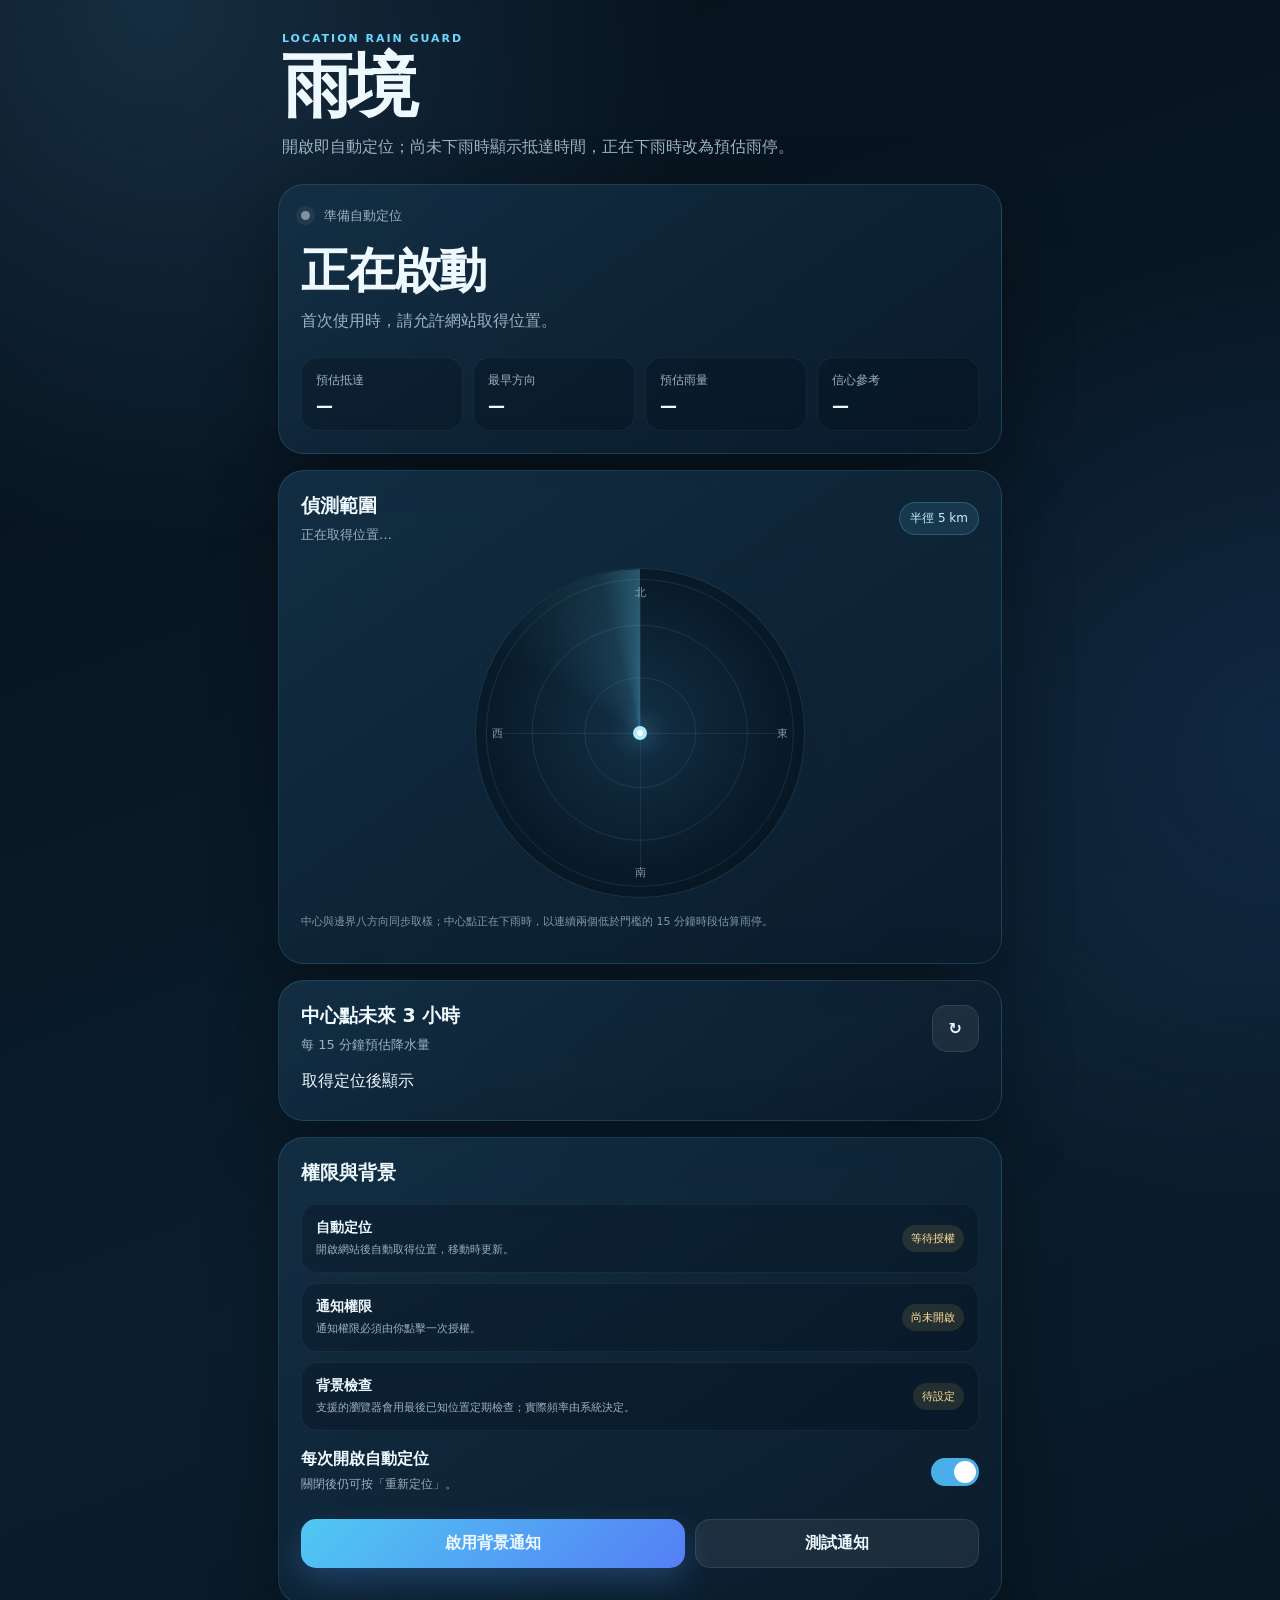
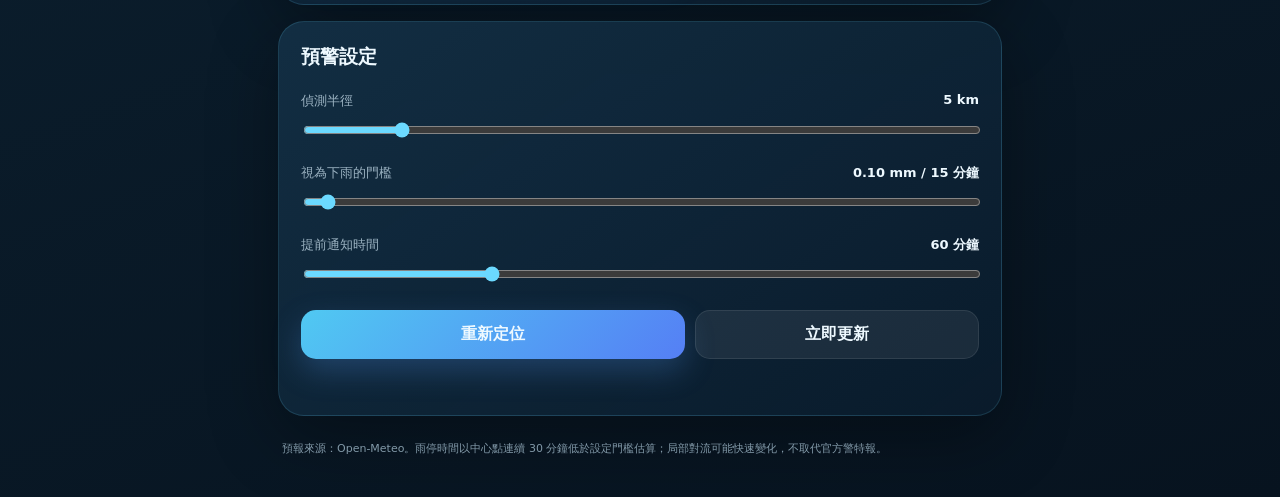
==== commit cb50089b: "Show estimated rain stop when already raining" ====
--- a/index.html
+++ b/index.html
@@ -4,7 +4,7 @@
 <meta charset="utf-8">
 <meta name="viewport" content="width=device-width,initial-scale=1,viewport-fit=cover">
 <meta name="theme-color" content="#10263b">
-<meta name="description" content="依使用者位置與偵測半徑，預估雨勢進入範圍的時間與方向。">
+<meta name="description" content="依使用者位置與偵測半徑，預估雨勢抵達或雨停時間。">
 <meta name="apple-mobile-web-app-capable" content="yes">
 <meta name="apple-mobile-web-app-status-bar-style" content="black-translucent">
 <meta name="apple-mobile-web-app-title" content="雨境">
@@ -12,57 +12,18 @@
 <link rel="icon" href="./icons/rain-guard.svg" type="image/svg+xml">
 <link rel="apple-touch-icon" href="./icons/rain-guard.svg">
 <title>雨境｜定位降雨預警</title>
-<style>
-:root{--bg:#06111c;--card:#0d2638e8;--line:#6bd9ff26;--text:#eef9ff;--muted:#9bb2c1;--cyan:#6bd9ff;--safe:#76e3af;--warn:#ffd36b;--danger:#ff8585}*{box-sizing:border-box}html{min-height:100%;background:var(--bg)}body{margin:0;min-height:100%;font-family:system-ui,-apple-system,"Segoe UI","Noto Sans TC",sans-serif;color:var(--text);background:radial-gradient(circle at 12% 0,#407daa45,transparent 34rem),radial-gradient(circle at 100% 35%,#25539538,transparent 30rem),linear-gradient(160deg,#06101a,#0b1e2d 55%,#07131f)}button,input{font:inherit}.shell{width:min(760px,100%);margin:auto;padding:max(24px,env(safe-area-inset-top)) 18px max(32px,env(safe-area-inset-bottom))}.hero{display:flex;justify-content:space-between;gap:16px;padding:8px 4px 24px}.eyebrow{margin:0 0 8px;color:var(--cyan);letter-spacing:.18em;font-size:11px;font-weight:800}h1{margin:0;font-size:clamp(44px,10vw,70px);line-height:.95;letter-spacing:-.06em}.subtitle{margin:14px 0 0;color:var(--muted);line-height:1.65}.card{background:linear-gradient(145deg,#143046e8,#0a1c2ce0);border:1px solid var(--line);border-radius:26px;box-shadow:0 22px 70px #00000055;margin-bottom:16px;padding:22px}.topline,.row{display:flex;align-items:center;justify-content:space-between;gap:14px}.topline{justify-content:flex-start;color:var(--muted);font-size:13px}.dot{width:9px;height:9px;border-radius:50%;background:#8092a0;box-shadow:0 0 0 5px #8092a01f}.dot.safe{background:var(--safe)}.dot.warn{background:var(--warn)}.dot.danger{background:var(--danger)}.headline{margin-top:20px;font-size:clamp(30px,8vw,48px);font-weight:850;letter-spacing:-.045em;line-height:1.08}.sub{margin-top:10px;color:var(--muted);line-height:1.7;min-height:28px}.metrics{display:grid;grid-template-columns:repeat(2,minmax(0,1fr));gap:10px;margin-top:22px}.metric{padding:14px;border-radius:17px;background:#020d1647;border:1px solid #ffffff0e}.metric span{display:block;color:var(--muted);font-size:12px;margin-bottom:7px}.metric strong{font-size:17px}h2{margin:0;font-size:19px}.row p{margin:7px 0 0;color:var(--muted);font-size:13px}.badge{background:#6bd9ff1c;border:1px solid #6bd9ff3b;color:#c8f1ff;padding:7px 10px;border-radius:999px;font-size:12px;white-space:nowrap}.radar{width:min(330px,85vw);aspect-ratio:1;margin:24px auto 15px;position:relative;border-radius:50%;overflow:hidden;background:radial-gradient(circle,#4c9ec91a,#020e176b 64%,#00080eb8);border:1px solid #6bd9ff24}.radar:before,.radar:after{content:"";position:absolute;background:#6bd9ff1a}.radar:before{width:1px;top:8%;bottom:8%;left:50%}.radar:after{height:1px;left:8%;right:8%;top:50%}.ring{position:absolute;border:1px solid #6bd9ff1f;border-radius:50%;left:50%;top:50%;transform:translate(-50%,-50%)}.r1{width:34%;height:34%}.r2{width:66%;height:66%}.r3{width:94%;height:94%}.sweep{position:absolute;inset:0;border-radius:50%;background:conic-gradient(from 0deg,transparent 0 300deg,#6bd9ff21 345deg,#6bd9ff52);animation:scan 5s linear infinite}@keyframes scan{to{transform:rotate(360deg)}}.center{position:absolute;width:14px;height:14px;left:50%;top:50%;transform:translate(-50%,-50%);background:white;border:4px solid #6bd9ff8c;border-radius:50%;box-shadow:0 0 24px #6bd9ffb3;z-index:3}.compass{position:absolute;color:#dcf3ff91;font-size:11px;z-index:3}.n{top:5%;left:50%;transform:translateX(-50%)}.s{bottom:5%;left:50%;transform:translateX(-50%)}.e{right:5%;top:50%;transform:translateY(-50%)}.w{left:5%;top:50%;transform:translateY(-50%)}.sample{position:absolute;width:12px;height:12px;margin:-6px;border-radius:50%;background:#547084;border:2px solid #ffffff99;z-index:4}.sample.wet{background:var(--warn);box-shadow:0 0 14px #ffd36bcc;transform:scale(1.35)}.sample.urgent{background:var(--danger);box-shadow:0 0 16px #ff8585e6;transform:scale(1.5)}.fine,footer{color:#8299a8;font-size:11px;line-height:1.6}.timeline{display:grid;grid-auto-flow:column;grid-auto-columns:minmax(54px,1fr);gap:8px;overflow-x:auto;padding:17px 1px 6px}.slot{min-height:112px;display:flex;flex-direction:column;justify-content:flex-end;align-items:center;gap:7px;padding:10px 5px;border-radius:15px;background:#030f1842;border:1px solid #ffffff0a}.barwrap{height:55px;display:flex;align-items:flex-end}.bar{width:11px;min-height:2px;border-radius:8px 8px 3px 3px;background:linear-gradient(#8fe7ff,#5e8cff)}.slot strong{font-size:11px}.slot span{color:var(--muted);font-size:10px}.settings label{display:block;margin-top:22px}.settings label>span{display:flex;justify-content:space-between;gap:12px;color:var(--muted);font-size:13px}.settings b{color:var(--text)}input[type=range]{width:100%;margin-top:12px;accent-color:var(--cyan)}.buttons{display:grid;grid-template-columns:1.35fr 1fr;gap:10px;margin-top:24px}button{cursor:pointer;border:0;border-radius:15px;padding:13px 16px;color:var(--text);font-weight:750}.primary{background:linear-gradient(135deg,#50c9f2,#557ff5);box-shadow:0 12px 30px #4e91e747}.secondary{background:#ffffff12;border:1px solid #ffffff17}.msg{min-height:21px;color:var(--muted);font-size:12px;line-height:1.6;margin:13px 2px 0}.permission-list{display:grid;gap:10px;margin-top:18px}.permission{display:flex;align-items:center;justify-content:space-between;gap:16px;padding:14px;border-radius:16px;background:#020d1647;border:1px solid #ffffff0e}.permission div{min-width:0}.permission strong{display:block;font-size:14px}.permission small{display:block;color:var(--muted);font-size:11px;line-height:1.55;margin-top:4px}.state{flex:none;padding:6px 9px;border-radius:999px;background:#ffffff10;color:var(--muted);font-size:11px}.state.on{background:#76e3af1d;color:#aef1d0}.state.wait{background:#ffd36b1c;color:#ffe39d}.state.off{background:#ff85851c;color:#ffb3b3}.toggle-row{display:flex;align-items:center;justify-content:space-between;gap:16px;margin-top:18px}.toggle{position:relative;width:48px;height:28px;flex:none}.toggle input{opacity:0;width:0;height:0}.slider{position:absolute;inset:0;border-radius:999px;background:#ffffff1a;transition:.2s}.slider:before{content:"";position:absolute;width:22px;height:22px;left:3px;top:3px;border-radius:50%;background:#d6e6ef;transition:.2s}.toggle input:checked+.slider{background:#4caee8}.toggle input:checked+.slider:before{transform:translateX(20px);background:white}.help{margin:14px 0 0;color:var(--muted);font-size:12px;line-height:1.7}.hidden{display:none!important}footer{padding:8px 4px}@media(min-width:680px){.metrics{grid-template-columns:repeat(4,minmax(0,1fr))}}@media(max-width:420px){.buttons{grid-template-columns:1fr}.card{border-radius:22px}}@media(prefers-reduced-motion:reduce){.sweep{animation:none}}
-</style>
+<link rel="stylesheet" href="./styles.css">
 </head>
 <body>
 <main class="shell">
-<header class="hero"><div><p class="eyebrow">LOCATION RAIN GUARD</p><h1>雨境</h1><p class="subtitle">開啟即自動定位，以你的位置為中心預估雨勢抵達時間。</p></div></header>
-<section class="card" aria-live="polite"><div class="topline"><span id="dot" class="dot"></span><span id="updated">準備自動定位</span></div><div id="headline" class="headline">正在啟動</div><div id="sub" class="sub">首次使用時，請允許網站取得位置。</div><div class="metrics"><div class="metric"><span>預估抵達</span><strong id="arrival">—</strong></div><div class="metric"><span>最早方向</span><strong id="direction">—</strong></div><div class="metric"><span>預估雨量</span><strong id="rain">—</strong></div><div class="metric"><span>信心參考</span><strong id="prob">—</strong></div></div></section>
-<section class="card"><div class="row"><div><h2>偵測範圍</h2><p id="position">正在取得位置…</p></div><span id="badge" class="badge">半徑 5 km</span></div><div class="radar"><div class="ring r1"></div><div class="ring r2"></div><div class="ring r3"></div><div class="sweep"></div><div class="center"></div><span class="compass n">北</span><span class="compass e">東</span><span class="compass s">南</span><span class="compass w">西</span><div id="samples"></div></div><p class="fine">中心與邊界八方向同步取樣；預報格點解析度不同時，鄰近點可能取得相同資料。</p></section>
+<header class="hero"><div><p class="eyebrow">LOCATION RAIN GUARD</p><h1>雨境</h1><p class="subtitle">開啟即自動定位；尚未下雨時顯示抵達時間，正在下雨時改為預估雨停。</p></div></header>
+<section class="card" aria-live="polite"><div class="topline"><span id="dot" class="dot"></span><span id="updated">準備自動定位</span></div><div id="headline" class="headline">正在啟動</div><div id="sub" class="sub">首次使用時，請允許網站取得位置。</div><div class="metrics"><div class="metric"><span id="arrivalLabel">預估抵達</span><strong id="arrival">—</strong></div><div class="metric"><span id="directionLabel">最早方向</span><strong id="direction">—</strong></div><div class="metric"><span id="rainLabel">預估雨量</span><strong id="rain">—</strong></div><div class="metric"><span id="probLabel">信心參考</span><strong id="prob">—</strong></div></div></section>
+<section class="card"><div class="row"><div><h2>偵測範圍</h2><p id="position">正在取得位置…</p></div><span id="badge" class="badge">半徑 5 km</span></div><div class="radar"><div class="ring r1"></div><div class="ring r2"></div><div class="ring r3"></div><div class="sweep"></div><div class="center"></div><span class="compass n">北</span><span class="compass e">東</span><span class="compass s">南</span><span class="compass w">西</span><div id="samples"></div></div><p class="fine">中心與邊界八方向同步取樣；中心點正在下雨時，以連續兩個低於門檻的 15 分鐘時段估算雨停。</p></section>
 <section class="card"><div class="row"><div><h2>中心點未來 3 小時</h2><p>每 15 分鐘預估降水量</p></div><button id="refresh" class="secondary" type="button" aria-label="立即更新">↻</button></div><div id="timeline" class="timeline">取得定位後顯示</div></section>
 <section class="card"><h2>權限與背景</h2><div class="permission-list"><div class="permission"><div><strong>自動定位</strong><small>開啟網站後自動取得位置，移動時更新。</small></div><span id="locationState" class="state wait">等待授權</span></div><div class="permission"><div><strong>通知權限</strong><small>通知權限必須由你點擊一次授權。</small></div><span id="notificationState" class="state wait">尚未開啟</span></div><div class="permission"><div><strong>背景檢查</strong><small>支援的瀏覽器會用最後已知位置定期檢查；實際頻率由系統決定。</small></div><span id="backgroundState" class="state wait">待設定</span></div></div><div class="toggle-row"><div><strong>每次開啟自動定位</strong><p class="help" style="margin:4px 0 0">關閉後仍可按「重新定位」。</p></div><label class="toggle"><input id="autoLocate" type="checkbox" checked><span class="slider"></span></label></div><div class="buttons"><button id="notify" class="primary" type="button">啟用背景通知</button><button id="testNotify" class="secondary" type="button">測試通知</button></div><p id="permissionHelp" class="help"></p></section>
 <section class="card settings"><h2>預警設定</h2><label><span>偵測半徑 <b id="radiusText">5 km</b></span><input id="radius" type="range" min="1" max="30" step="1" value="5"></label><label><span>視為下雨的門檻 <b id="thresholdText">0.10 mm / 15 分鐘</b></span><input id="threshold" type="range" min="0.05" max="2" step="0.05" value="0.10"></label><label><span>提前通知時間 <b id="leadText">60 分鐘</b></span><input id="lead" type="range" min="15" max="180" step="15" value="60"></label><div class="buttons"><button id="start" class="primary" type="button">重新定位</button><button id="refreshSettings" class="secondary" type="button">立即更新</button></div><p id="msg" class="msg"></p></section>
-<footer>預報來源：Open-Meteo。背景模式使用最後已知位置；移動後請重新開啟雨境更新定位。預警屬模式推估，不取代官方警特報。</footer>
+<footer>預報來源：Open-Meteo。雨停時間以中心點連續 30 分鐘低於設定門檻估算；局部對流可能快速變化，不取代官方警特報。</footer>
 </main>
-<script>
-'use strict';
-const $=id=>document.getElementById(id);
-const dirs=['中心','北','東北','東','東南','南','西南','西','西北'];
-const bearings=[null,0,45,90,135,180,225,270,315];
-const DB_NAME='rain-guard-db',DB_STORE='kv',BG_TAG='rain-guard-check';
-const state={pos:null,watch:null,timer:null,sw:null,lastAlert:localStorage.rainGuardLastAlert||'',radius:+(localStorage.rainGuardRadius||5),threshold:+(localStorage.rainGuardThreshold||.1),lead:+(localStorage.rainGuardLead||60),autoLocate:localStorage.rainGuardAutoLocate!=='0'};
-const isIOS=/iphone|ipad|ipod/i.test(navigator.userAgent);
-const isStandalone=matchMedia('(display-mode: standalone)').matches||navigator.standalone===true;
-const clock=t=>new Intl.DateTimeFormat('zh-TW',{hour:'2-digit',minute:'2-digit',hour12:false}).format(new Date(t*1000));
-function message(t,error=false){$('msg').textContent=t;$('msg').style.color=error?'#ffaaaa':''}
-function setState(id,text,kind='wait'){const el=$(id);el.textContent=text;el.className='state '+kind}
-function openDB(){return new Promise((resolve,reject)=>{const r=indexedDB.open(DB_NAME,1);r.onupgradeneeded=()=>{if(!r.result.objectStoreNames.contains(DB_STORE))r.result.createObjectStore(DB_STORE)};r.onsuccess=()=>resolve(r.result);r.onerror=()=>reject(r.error)})}
-async function dbSet(key,value){const db=await openDB();return new Promise((resolve,reject)=>{const tx=db.transaction(DB_STORE,'readwrite');tx.objectStore(DB_STORE).put(value,key);tx.oncomplete=()=>{db.close();resolve()};tx.onerror=()=>{db.close();reject(tx.error)}})}
-function dest(lat,lon,bearing,km){const R=6371,d=km/R,q=bearing*Math.PI/180,p=lat*Math.PI/180,l=lon*Math.PI/180,p2=Math.asin(Math.sin(p)*Math.cos(d)+Math.cos(p)*Math.sin(d)*Math.cos(q)),l2=l+Math.atan2(Math.sin(q)*Math.sin(d)*Math.cos(p),Math.cos(d)-Math.sin(p)*Math.sin(p2));return{lat:p2*180/Math.PI,lon:((l2*180/Math.PI+540)%360)-180}}
-function points(){const p=[{lat:state.pos.latitude,lon:state.pos.longitude}];bearings.slice(1).forEach(b=>p.push(dest(state.pos.latitude,state.pos.longitude,b,state.radius)));return p}
-function analyze(d,i){const s=d.minutely_15;if(!s?.time?.length)return{index:i,next:null,data:d};const now=Date.now()/1000-60,j=s.time.findIndex((t,k)=>t>=now&&+(s.precipitation[k]||0)>=state.threshold);if(j<0)return{index:i,next:null,data:d};const next=s.time[j],hour=d.hourly;let probability=null;if(hour?.time?.length){let best=0,diff=Infinity;hour.time.forEach((t,k)=>{const x=Math.abs(t-next);if(x<diff){diff=x;best=k}});probability=hour.precipitation_probability?.[best]??null}return{index:i,direction:dirs[i],next,minutes:Math.max(0,Math.round((next*1000-Date.now())/60000)),mm:+(s.precipitation[j]||0),probability,data:d}}
-function renderDots(all,winner){const pos=[[50,50],[50,15],[75,25],[85,50],[75,75],[50,85],[25,75],[15,50],[25,25]];$('samples').innerHTML=pos.map(([x,y],i)=>`<span class="sample${all[i]?.next?' wet':''}${winner?.index===i&&winner.minutes<=state.lead?' urgent':''}" style="left:${x}%;top:${y}%" title="${all[i]?.next?dirs[i]+' '+clock(all[i].next):dirs[i]+' 無雨'}"></span>`).join('')}
-function renderTimeline(d){const s=d?.minutely_15;if(!s?.time){$('timeline').textContent='暫無資料';return}const now=Date.now()/1000-60,items=s.time.map((t,i)=>({t,i})).filter(x=>x.t>=now).slice(0,12),max=Math.max(.5,...items.map(x=>+(s.precipitation[x.i]||0)));$('timeline').innerHTML=items.map(x=>{const mm=+(s.precipitation[x.i]||0),h=Math.max(2,Math.round(mm/max*52));return`<div class="slot"><div class="barwrap"><div class="bar" style="height:${h}px;opacity:${mm?1:.18}"></div></div><strong>${clock(x.t)}</strong><span>${mm.toFixed(2)} mm</span></div>`}).join('')}
-async function saveBackgroundConfig(){if(!state.pos)return;await dbSet('config',{latitude:state.pos.latitude,longitude:state.pos.longitude,radius:state.radius,threshold:state.threshold,lead:state.lead,updatedAt:Date.now()})}
-async function showNotification(title,body,tag='rain-guard'){if(!('Notification'in window)||Notification.permission!=='granted')return false;const reg=state.sw||await navigator.serviceWorker?.ready;if(reg)await reg.showNotification(title,{body,icon:'./icons/rain-guard.svg',badge:'./icons/rain-guard.svg',tag,renotify:true,data:{url:'./'}});else new Notification(title,{body});return true}
-async function alertRain(w){if(!w||w.minutes>state.lead||Notification.permission!=='granted')return;const key=w.next+'-'+w.direction;if(key===state.lastAlert)return;const title=w.minutes?'約 '+w.minutes+' 分鐘後可能下雨':'目前偵測到降雨';const body=w.direction+'方向，預估 '+w.mm.toFixed(2)+' mm / 15 分鐘';await showNotification(title,body);state.lastAlert=key;localStorage.rainGuardLastAlert=key;try{if('setAppBadge'in navigator)await navigator.setAppBadge(1)}catch{}}
-async function forecast(silent=false){if(!state.pos)return;silent||message('正在更新降雨預報…');try{const ps=points(),u=new URL('https://api.open-meteo.com/v1/forecast');u.searchParams.set('latitude',ps.map(p=>p.lat.toFixed(5)).join(','));u.searchParams.set('longitude',ps.map(p=>p.lon.toFixed(5)).join(','));u.searchParams.set('minutely_15','precipitation,weather_code');u.searchParams.set('hourly','precipitation_probability');u.searchParams.set('forecast_days','2');u.searchParams.set('timeformat','unixtime');u.searchParams.set('timezone','auto');const r=await fetch(u);if(!r.ok)throw Error('氣象服務回應 '+r.status);const raw=await r.json(),sets=Array.isArray(raw)?raw:[raw],all=sets.map(analyze),rainy=all.filter(x=>x.next).sort((a,b)=>a.next-b.next),w=rainy[0];renderDots(all,w);renderTimeline(all[0]?.data);$('updated').textContent='更新於 '+new Date().toLocaleTimeString('zh-TW',{hour12:false});if(!w){$('dot').className='dot safe';$('headline').textContent='目前範圍內無明顯降雨';$('sub').textContent='目前預報時段尚未達到設定門檻。';$('arrival').textContent=$('direction').textContent=$('rain').textContent=$('prob').textContent='—';try{if('clearAppBadge'in navigator)await navigator.clearAppBadge()}catch{}}else{$('dot').className='dot '+(w.minutes<=state.lead?'danger':'warn');$('headline').textContent=w.minutes<=0?'目前可能正在下雨':`約 ${w.minutes} 分鐘後可能下雨`;$('sub').textContent=`雨勢最早由${w.direction}方向進入 ${state.radius} 公里範圍。`;$('arrival').textContent=clock(w.next);$('direction').textContent=w.direction;$('rain').textContent=w.mm.toFixed(2)+' mm';$('prob').textContent=w.probability==null?'模式雨量':w.probability+'%';await alertRain(w)}await saveBackgroundConfig();silent||message('偵測完成；頁面開啟時每 5 分鐘更新。')}catch(e){$('dot').className='dot danger';$('headline').textContent='預報取得失敗';$('sub').textContent='請檢查網路後再試一次。';message(e.message||'未知錯誤',true)}}
-async function got(p){const old=state.pos;state.pos={latitude:p.coords.latitude,longitude:p.coords.longitude};$('position').textContent=`${state.pos.latitude.toFixed(4)}, ${state.pos.longitude.toFixed(4)}（精度約 ${Math.round(p.coords.accuracy)} m）`;setState('locationState','已開啟','on');await saveBackgroundConfig();if(!old||Math.hypot(old.latitude-state.pos.latitude,old.longitude-state.pos.longitude)>.0045)forecast()}
-function positionError(e){const m={1:'位置權限被拒絕，請到瀏覽器或系統設定允許定位。',2:'目前無法判定位置，請確認定位服務已開啟。',3:'取得位置逾時，請再試一次。'};message(m[e.code]||'取得位置失敗。',true);$('headline').textContent='無法取得位置';setState('locationState',e.code===1?'已拒絕':'取得失敗','off')}
-function start(automatic=false){if(!navigator.geolocation)return positionError({code:2});message(automatic?'正在自動取得位置…':'正在重新取得位置…');if(state.watch!==null)navigator.geolocation.clearWatch(state.watch);state.watch=navigator.geolocation.watchPosition(got,positionError,{enableHighAccuracy:true,maximumAge:60000,timeout:20000});clearInterval(state.timer);state.timer=setInterval(()=>forecast(true),300000);$('start').textContent='重新定位'}
-async function registerBackgroundCheck(){if(!state.sw)return'unsupported';try{if('periodicSync'in state.sw){await state.sw.periodicSync.register(BG_TAG,{minInterval:15*60*1000});return'periodic'}if('sync'in state.sw){await state.sw.sync.register(BG_TAG);return'once'}return'unsupported'}catch(e){console.warn(e);return'blocked'}}
-function updatePermissionUI(mode){if(!('Notification'in window)){setState('notificationState','不支援','off');setState('backgroundState','不支援','off');return}if(Notification.permission==='granted'){setState('notificationState','已開啟','on');$('notify').textContent='背景通知已授權'}else if(Notification.permission==='denied'){setState('notificationState','已拒絕','off');$('notify').textContent='通知已被封鎖'}else setState('notificationState','尚未授權','wait');if(mode==='periodic')setState('backgroundState','定期檢查已註冊','on');else if(mode==='once')setState('backgroundState','支援單次同步','wait');else if(mode==='blocked')setState('backgroundState','系統未允許','off');else if(isIOS)setState('backgroundState',isStandalone?'需雲端推播':'請先加到主畫面','wait');else setState('backgroundState','前景通知','wait');if(isIOS&&!isStandalone)$('permissionHelp').textContent='iPhone：請先在 Safari 按分享 → 加入主畫面，再從主畫面開啟雨境並按「啟用背景通知」。';else if(isIOS)$('permissionHelp').textContent='iPhone 已以主畫面 App 開啟。真正關閉 App 後仍能收到通知，需要後續接上 Web Push 伺服器；目前會在 App 開啟時通知。';else $('permissionHelp').textContent='支援 Periodic Background Sync 的瀏覽器會以最後已知位置做背景檢查；系統可能延後或限制執行頻率。'}
-async function enableNotifications(){if(!('Notification'in window))return message('此瀏覽器不支援通知。',true);if(isIOS&&!isStandalone){updatePermissionUI();return message('iPhone 請先把網站加入主畫面，再從主畫面開啟。',true)}const p=await Notification.requestPermission();if(p!=='granted'){updatePermissionUI();return message('通知權限未開啟；若已拒絕，請到系統設定解除封鎖。',true)}localStorage.rainGuardNotifications='1';await saveBackgroundConfig();const mode=await registerBackgroundCheck();updatePermissionUI(mode);await showNotification('雨境通知已啟用',mode==='periodic'?'已註冊最佳可用的背景降雨檢查。':'頁面開啟時會依設定發出降雨預警。','rain-guard-test');message(mode==='periodic'?'背景檢查已註冊；實際執行頻率由系統決定。':'通知已開啟；此裝置未提供可靠的定期背景同步。')}
-async function testNotification(){if(!('Notification'in window)||Notification.permission!=='granted')return enableNotifications();await showNotification('雨境測試通知','通知功能正常。降雨接近設定時間時會再次提醒。','rain-guard-test');message('測試通知已送出。')}
-function sync(){state.autoLocate=localStorage.rainGuardAutoLocate!=='0';$('autoLocate').checked=state.autoLocate;$('radius').value=state.radius;$('threshold').value=state.threshold;$('lead').value=state.lead;$('radiusText').textContent=state.radius+' km';$('badge').textContent='半徑 '+state.radius+' km';$('thresholdText').textContent=state.threshold.toFixed(2)+' mm / 15 分鐘';$('leadText').textContent=state.lead+' 分鐘'}
-[['radius','radius','rainGuardRadius'],['threshold','threshold','rainGuardThreshold'],['lead','lead','rainGuardLead']].forEach(([id,key,store])=>{$(id).addEventListener('input',e=>{state[key]=+e.target.value;localStorage[store]=state[key];sync()});$(id).addEventListener('change',async()=>{await saveBackgroundConfig();state.pos&&forecast()})});
-$('autoLocate').addEventListener('change',e=>{state.autoLocate=e.target.checked;localStorage.rainGuardAutoLocate=state.autoLocate?'1':'0';message(state.autoLocate?'下次開啟會自動定位。':'已關閉自動定位。')});
-$('start').onclick=()=>start(false);$('refresh').onclick=()=>forecast();$('refreshSettings').onclick=()=>forecast();$('notify').onclick=enableNotifications;$('testNotify').onclick=testNotification;
-document.addEventListener('visibilitychange',async()=>{if(document.visibilityState==='visible'){if(state.autoLocate&&state.watch===null)start(true);else state.pos&&forecast(true)}else{try{await saveBackgroundConfig();if(state.sw&&'sync'in state.sw)await state.sw.sync.register(BG_TAG)}catch{}}});
-window.addEventListener('online',()=>state.pos&&forecast(true));
-(async function boot(){sync();if('serviceWorker'in navigator){try{state.sw=await navigator.serviceWorker.register('./sw.js').then(()=>navigator.serviceWorker.ready)}catch(e){console.warn(e)}}updatePermissionUI();if('Notification'in window&&Notification.permission==='granted'){const mode=await registerBackgroundCheck();updatePermissionUI(mode)}if(state.autoLocate)setTimeout(()=>start(true),250);else{$('headline').textContent='自動定位已關閉';$('sub').textContent='按「重新定位」開始偵測。';$('position').textContent='等待手動定位'}})();
-</script>
+<script src="./app.js" defer></script>
 </body>
 </html>
--- a/styles.css
+++ b/styles.css
@@ -0,0 +1 @@
+:root{--bg:#06111c;--card:#0d2638e8;--line:#6bd9ff26;--text:#eef9ff;--muted:#9bb2c1;--cyan:#6bd9ff;--safe:#76e3af;--warn:#ffd36b;--danger:#ff8585}*{box-sizing:border-box}html{min-height:100%;background:var(--bg)}body{margin:0;min-height:100%;font-family:system-ui,-apple-system,"Segoe UI","Noto Sans TC",sans-serif;color:var(--text);background:radial-gradient(circle at 12% 0,#407daa45,transparent 34rem),radial-gradient(circle at 100% 35%,#25539538,transparent 30rem),linear-gradient(160deg,#06101a,#0b1e2d 55%,#07131f)}button,input{font:inherit}.shell{width:min(760px,100%);margin:auto;padding:max(24px,env(safe-area-inset-top)) 18px max(32px,env(safe-area-inset-bottom))}.hero{display:flex;justify-content:space-between;gap:16px;padding:8px 4px 24px}.eyebrow{margin:0 0 8px;color:var(--cyan);letter-spacing:.18em;font-size:11px;font-weight:800}h1{margin:0;font-size:clamp(44px,10vw,70px);line-height:.95;letter-spacing:-.06em}.subtitle{margin:14px 0 0;color:var(--muted);line-height:1.65}.card{background:linear-gradient(145deg,#143046e8,#0a1c2ce0);border:1px solid var(--line);border-radius:26px;box-shadow:0 22px 70px #00000055;margin-bottom:16px;padding:22px}.topline,.row{display:flex;align-items:center;justify-content:space-between;gap:14px}.topline{justify-content:flex-start;color:var(--muted);font-size:13px}.dot{width:9px;height:9px;border-radius:50%;background:#8092a0;box-shadow:0 0 0 5px #8092a01f}.dot.safe{background:var(--safe)}.dot.warn{background:var(--warn)}.dot.danger{background:var(--danger)}.headline{margin-top:20px;font-size:clamp(30px,8vw,48px);font-weight:850;letter-spacing:-.045em;line-height:1.08}.sub{margin-top:10px;color:var(--muted);line-height:1.7;min-height:28px}.metrics{display:grid;grid-template-columns:repeat(2,minmax(0,1fr));gap:10px;margin-top:22px}.metric{padding:14px;border-radius:17px;background:#020d1647;border:1px solid #ffffff0e}.metric span{display:block;color:var(--muted);font-size:12px;margin-bottom:7px}.metric strong{font-size:17px}h2{margin:0;font-size:19px}.row p{margin:7px 0 0;color:var(--muted);font-size:13px}.badge{background:#6bd9ff1c;border:1px solid #6bd9ff3b;color:#c8f1ff;padding:7px 10px;border-radius:999px;font-size:12px;white-space:nowrap}.radar{width:min(330px,85vw);aspect-ratio:1;margin:24px auto 15px;position:relative;border-radius:50%;overflow:hidden;background:radial-gradient(circle,#4c9ec91a,#020e176b 64%,#00080eb8);border:1px solid #6bd9ff24}.radar:before,.radar:after{content:"";position:absolute;background:#6bd9ff1a}.radar:before{width:1px;top:8%;bottom:8%;left:50%}.radar:after{height:1px;left:8%;right:8%;top:50%}.ring{position:absolute;border:1px solid #6bd9ff1f;border-radius:50%;left:50%;top:50%;transform:translate(-50%,-50%)}.r1{width:34%;height:34%}.r2{width:66%;height:66%}.r3{width:94%;height:94%}.sweep{position:absolute;inset:0;border-radius:50%;background:conic-gradient(from 0deg,transparent 0 300deg,#6bd9ff21 345deg,#6bd9ff52);animation:scan 5s linear infinite}@keyframes scan{to{transform:rotate(360deg)}}.center{position:absolute;width:14px;height:14px;left:50%;top:50%;transform:translate(-50%,-50%);background:white;border:4px solid #6bd9ff8c;border-radius:50%;box-shadow:0 0 24px #6bd9ffb3;z-index:3}.compass{position:absolute;color:#dcf3ff91;font-size:11px;z-index:3}.n{top:5%;left:50%;transform:translateX(-50%)}.s{bottom:5%;left:50%;transform:translateX(-50%)}.e{right:5%;top:50%;transform:translateY(-50%)}.w{left:5%;top:50%;transform:translateY(-50%)}.sample{position:absolute;width:12px;height:12px;margin:-6px;border-radius:50%;background:#547084;border:2px solid #ffffff99;z-index:4}.sample.wet{background:var(--warn);box-shadow:0 0 14px #ffd36bcc;transform:scale(1.35)}.sample.urgent{background:var(--danger);box-shadow:0 0 16px #ff8585e6;transform:scale(1.5)}.fine,footer{color:#8299a8;font-size:11px;line-height:1.6}.timeline{display:grid;grid-auto-flow:column;grid-auto-columns:minmax(54px,1fr);gap:8px;overflow-x:auto;padding:17px 1px 6px}.slot{min-height:112px;display:flex;flex-direction:column;justify-content:flex-end;align-items:center;gap:7px;padding:10px 5px;border-radius:15px;background:#030f1842;border:1px solid #ffffff0a}.barwrap{height:55px;display:flex;align-items:flex-end}.bar{width:11px;min-height:2px;border-radius:8px 8px 3px 3px;background:linear-gradient(#8fe7ff,#5e8cff)}.slot strong{font-size:11px}.slot span{color:var(--muted);font-size:10px}.settings label{display:block;margin-top:22px}.settings label>span{display:flex;justify-content:space-between;gap:12px;color:var(--muted);font-size:13px}.settings b{color:var(--text)}input[type=range]{width:100%;margin-top:12px;accent-color:var(--cyan)}.buttons{display:grid;grid-template-columns:1.35fr 1fr;gap:10px;margin-top:24px}button{cursor:pointer;border:0;border-radius:15px;padding:13px 16px;color:var(--text);font-weight:750}.primary{background:linear-gradient(135deg,#50c9f2,#557ff5);box-shadow:0 12px 30px #4e91e747}.secondary{background:#ffffff12;border:1px solid #ffffff17}.msg{min-height:21px;color:var(--muted);font-size:12px;line-height:1.6;margin:13px 2px 0}.permission-list{display:grid;gap:10px;margin-top:18px}.permission{display:flex;align-items:center;justify-content:space-between;gap:16px;padding:14px;border-radius:16px;background:#020d1647;border:1px solid #ffffff0e}.permission div{min-width:0}.permission strong{display:block;font-size:14px}.permission small{display:block;color:var(--muted);font-size:11px;line-height:1.55;margin-top:4px}.state{flex:none;padding:6px 9px;border-radius:999px;background:#ffffff10;color:var(--muted);font-size:11px}.state.on{background:#76e3af1d;color:#aef1d0}.state.wait{background:#ffd36b1c;color:#ffe39d}.state.off{background:#ff85851c;color:#ffb3b3}.toggle-row{display:flex;align-items:center;justify-content:space-between;gap:16px;margin-top:18px}.toggle{position:relative;width:48px;height:28px;flex:none}.toggle input{opacity:0;width:0;height:0}.slider{position:absolute;inset:0;border-radius:999px;background:#ffffff1a;transition:.2s}.slider:before{content:"";position:absolute;width:22px;height:22px;left:3px;top:3px;border-radius:50%;background:#d6e6ef;transition:.2s}.toggle input:checked+.slider{background:#4caee8}.toggle input:checked+.slider:before{transform:translateX(20px);background:white}.help{margin:14px 0 0;color:var(--muted);font-size:12px;line-height:1.7}.hidden{display:none!important}footer{padding:8px 4px}@media(min-width:680px){.metrics{grid-template-columns:repeat(4,minmax(0,1fr))}}@media(max-width:420px){.buttons{grid-template-columns:1fr}.card{border-radius:22px}}@media(prefers-reduced-motion:reduce){.sweep{animation:none}}
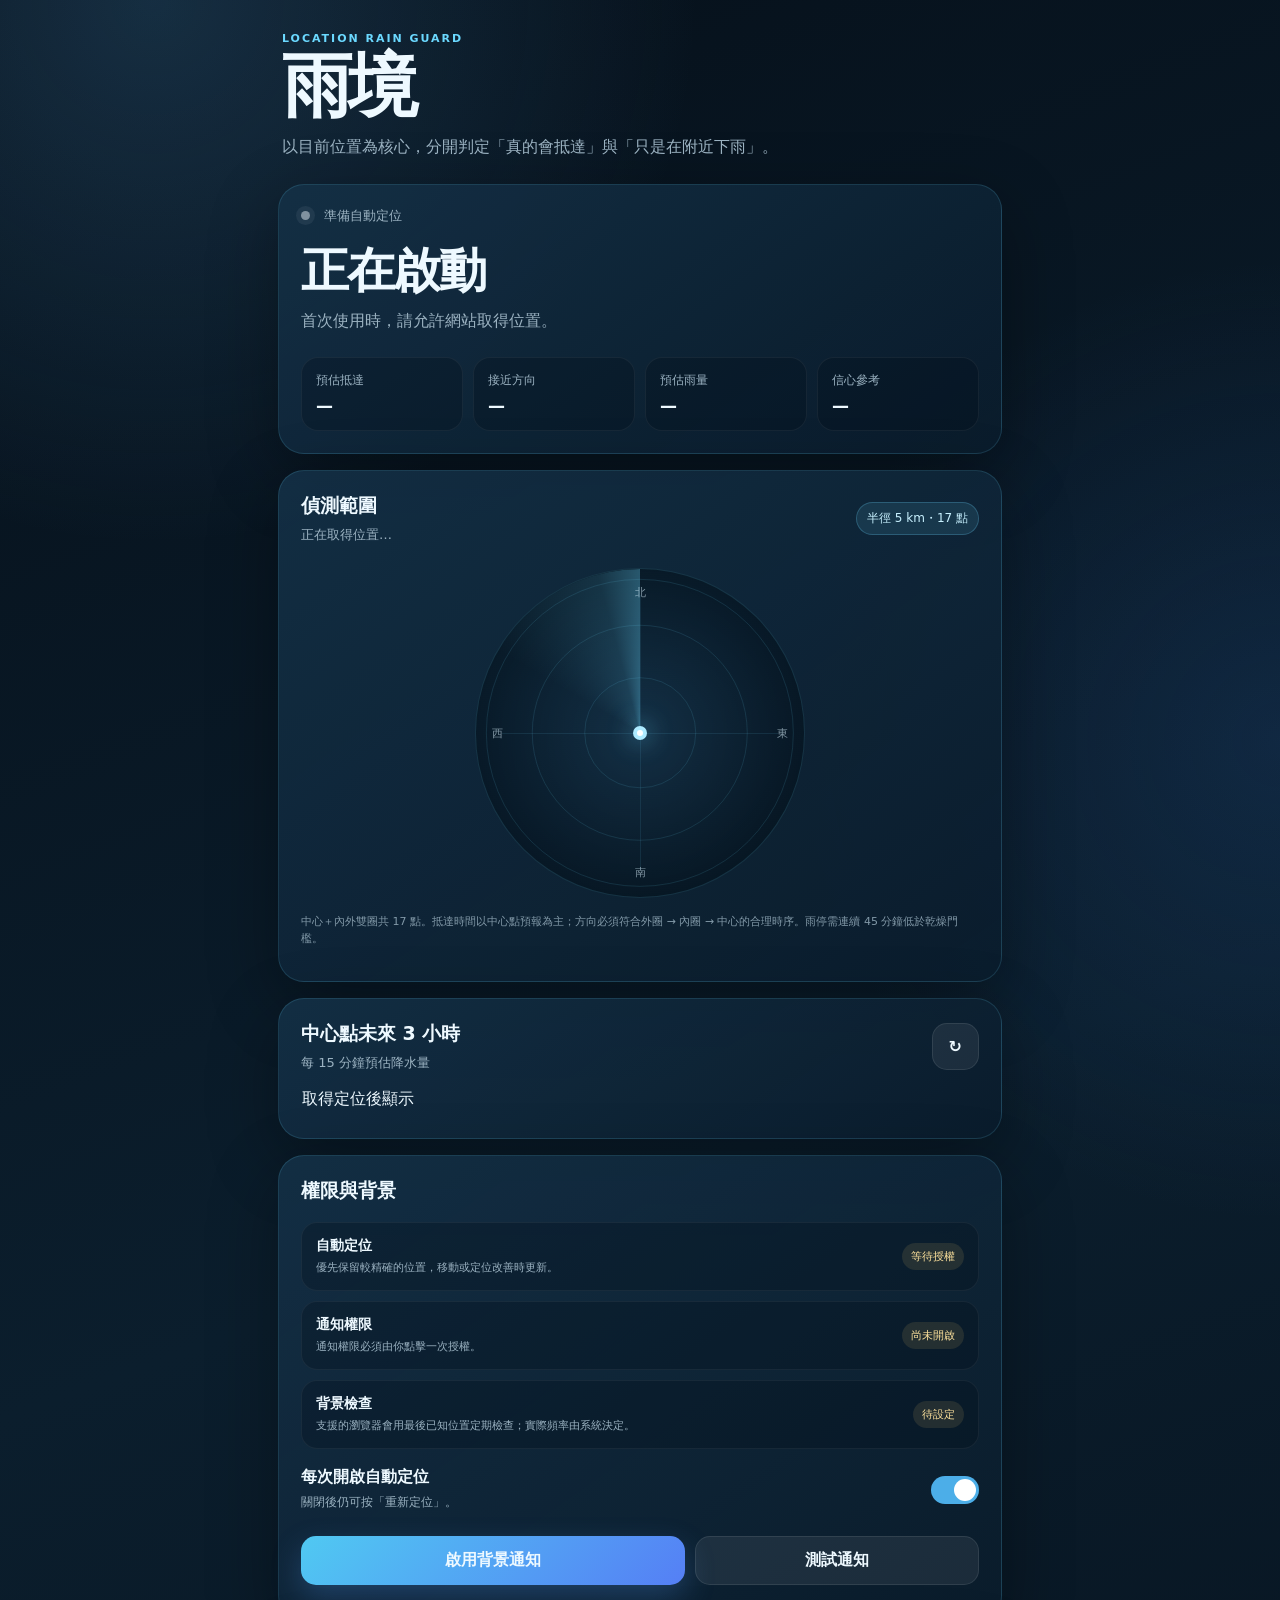
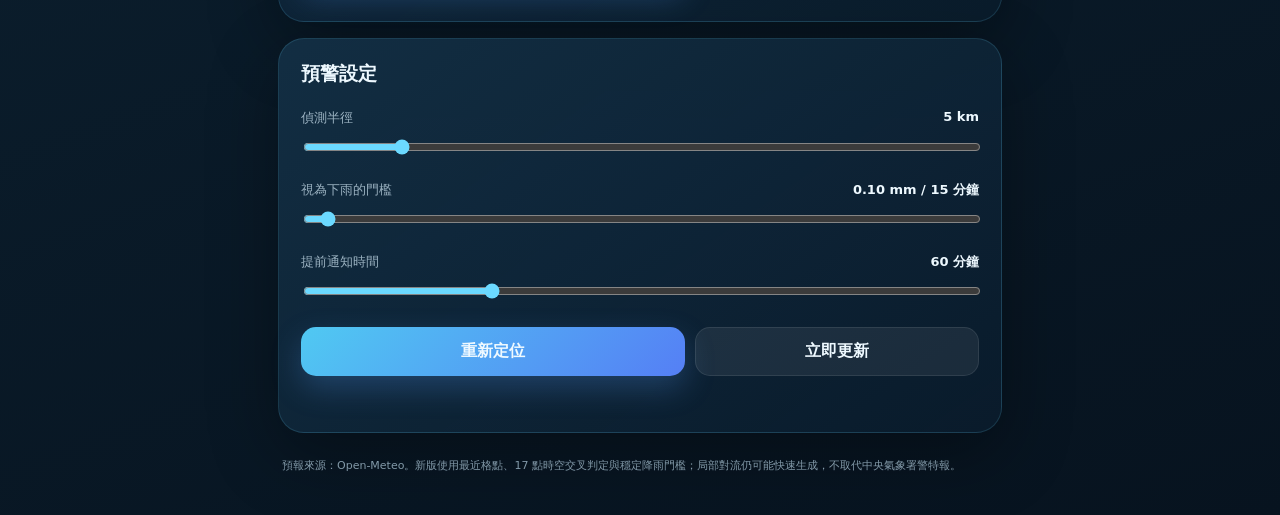
==== commit 3104c9ce: "Explain and load precision analysis" ====
--- a/index.html
+++ b/index.html
@@ -4,7 +4,7 @@
 <meta charset="utf-8">
 <meta name="viewport" content="width=device-width,initial-scale=1,viewport-fit=cover">
 <meta name="theme-color" content="#10263b">
-<meta name="description" content="依使用者位置與偵測半徑，預估雨勢抵達或雨停時間。">
+<meta name="description" content="以中心點與內外雙圈 17 點交叉判定雨勢抵達、接近方向與雨停時間。">
 <meta name="apple-mobile-web-app-capable" content="yes">
 <meta name="apple-mobile-web-app-status-bar-style" content="black-translucent">
 <meta name="apple-mobile-web-app-title" content="雨境">
@@ -16,14 +16,15 @@
 </head>
 <body>
 <main class="shell">
-<header class="hero"><div><p class="eyebrow">LOCATION RAIN GUARD</p><h1>雨境</h1><p class="subtitle">開啟即自動定位；尚未下雨時顯示抵達時間，正在下雨時改為預估雨停。</p></div></header>
-<section class="card" aria-live="polite"><div class="topline"><span id="dot" class="dot"></span><span id="updated">準備自動定位</span></div><div id="headline" class="headline">正在啟動</div><div id="sub" class="sub">首次使用時，請允許網站取得位置。</div><div class="metrics"><div class="metric"><span id="arrivalLabel">預估抵達</span><strong id="arrival">—</strong></div><div class="metric"><span id="directionLabel">最早方向</span><strong id="direction">—</strong></div><div class="metric"><span id="rainLabel">預估雨量</span><strong id="rain">—</strong></div><div class="metric"><span id="probLabel">信心參考</span><strong id="prob">—</strong></div></div></section>
-<section class="card"><div class="row"><div><h2>偵測範圍</h2><p id="position">正在取得位置…</p></div><span id="badge" class="badge">半徑 5 km</span></div><div class="radar"><div class="ring r1"></div><div class="ring r2"></div><div class="ring r3"></div><div class="sweep"></div><div class="center"></div><span class="compass n">北</span><span class="compass e">東</span><span class="compass s">南</span><span class="compass w">西</span><div id="samples"></div></div><p class="fine">中心與邊界八方向同步取樣；中心點正在下雨時，以連續兩個低於門檻的 15 分鐘時段估算雨停。</p></section>
+<header class="hero"><div><p class="eyebrow">LOCATION RAIN GUARD</p><h1>雨境</h1><p class="subtitle">以目前位置為核心，分開判定「真的會抵達」與「只是在附近下雨」。</p></div></header>
+<section class="card" aria-live="polite"><div class="topline"><span id="dot" class="dot"></span><span id="updated">準備自動定位</span></div><div id="headline" class="headline">正在啟動</div><div id="sub" class="sub">首次使用時，請允許網站取得位置。</div><div class="metrics"><div class="metric"><span id="arrivalLabel">預估抵達</span><strong id="arrival">—</strong></div><div class="metric"><span id="directionLabel">接近方向</span><strong id="direction">—</strong></div><div class="metric"><span id="rainLabel">預估雨量</span><strong id="rain">—</strong></div><div class="metric"><span id="probLabel">信心參考</span><strong id="prob">—</strong></div></div></section>
+<section class="card"><div class="row"><div><h2>偵測範圍</h2><p id="position">正在取得位置…</p></div><span id="badge" class="badge">半徑 5 km・17 點</span></div><div class="radar"><div class="ring r1"></div><div class="ring r2"></div><div class="ring r3"></div><div class="sweep"></div><div class="center"></div><span class="compass n">北</span><span class="compass e">東</span><span class="compass s">南</span><span class="compass w">西</span><div id="samples"></div></div><p class="fine">中心＋內外雙圈共 17 點。抵達時間以中心點預報為主；方向必須符合外圈 → 內圈 → 中心的合理時序。雨停需連續 45 分鐘低於乾燥門檻。</p></section>
 <section class="card"><div class="row"><div><h2>中心點未來 3 小時</h2><p>每 15 分鐘預估降水量</p></div><button id="refresh" class="secondary" type="button" aria-label="立即更新">↻</button></div><div id="timeline" class="timeline">取得定位後顯示</div></section>
-<section class="card"><h2>權限與背景</h2><div class="permission-list"><div class="permission"><div><strong>自動定位</strong><small>開啟網站後自動取得位置，移動時更新。</small></div><span id="locationState" class="state wait">等待授權</span></div><div class="permission"><div><strong>通知權限</strong><small>通知權限必須由你點擊一次授權。</small></div><span id="notificationState" class="state wait">尚未開啟</span></div><div class="permission"><div><strong>背景檢查</strong><small>支援的瀏覽器會用最後已知位置定期檢查；實際頻率由系統決定。</small></div><span id="backgroundState" class="state wait">待設定</span></div></div><div class="toggle-row"><div><strong>每次開啟自動定位</strong><p class="help" style="margin:4px 0 0">關閉後仍可按「重新定位」。</p></div><label class="toggle"><input id="autoLocate" type="checkbox" checked><span class="slider"></span></label></div><div class="buttons"><button id="notify" class="primary" type="button">啟用背景通知</button><button id="testNotify" class="secondary" type="button">測試通知</button></div><p id="permissionHelp" class="help"></p></section>
+<section class="card"><h2>權限與背景</h2><div class="permission-list"><div class="permission"><div><strong>自動定位</strong><small>優先保留較精確的位置，移動或定位改善時更新。</small></div><span id="locationState" class="state wait">等待授權</span></div><div class="permission"><div><strong>通知權限</strong><small>通知權限必須由你點擊一次授權。</small></div><span id="notificationState" class="state wait">尚未開啟</span></div><div class="permission"><div><strong>背景檢查</strong><small>支援的瀏覽器會用最後已知位置定期檢查；實際頻率由系統決定。</small></div><span id="backgroundState" class="state wait">待設定</span></div></div><div class="toggle-row"><div><strong>每次開啟自動定位</strong><p class="help" style="margin:4px 0 0">關閉後仍可按「重新定位」。</p></div><label class="toggle"><input id="autoLocate" type="checkbox" checked><span class="slider"></span></label></div><div class="buttons"><button id="notify" class="primary" type="button">啟用背景通知</button><button id="testNotify" class="secondary" type="button">測試通知</button></div><p id="permissionHelp" class="help"></p></section>
 <section class="card settings"><h2>預警設定</h2><label><span>偵測半徑 <b id="radiusText">5 km</b></span><input id="radius" type="range" min="1" max="30" step="1" value="5"></label><label><span>視為下雨的門檻 <b id="thresholdText">0.10 mm / 15 分鐘</b></span><input id="threshold" type="range" min="0.05" max="2" step="0.05" value="0.10"></label><label><span>提前通知時間 <b id="leadText">60 分鐘</b></span><input id="lead" type="range" min="15" max="180" step="15" value="60"></label><div class="buttons"><button id="start" class="primary" type="button">重新定位</button><button id="refreshSettings" class="secondary" type="button">立即更新</button></div><p id="msg" class="msg"></p></section>
-<footer>預報來源：Open-Meteo。雨停時間以中心點連續 30 分鐘低於設定門檻估算；局部對流可能快速變化，不取代官方警特報。</footer>
+<footer>預報來源：Open-Meteo。新版使用最近格點、17 點時空交叉判定與穩定降雨門檻；局部對流仍可能快速生成，不取代中央氣象署警特報。</footer>
 </main>
 <script src="./app.js" defer></script>
+<script src="./precision.js" defer></script>
 </body>
 </html>
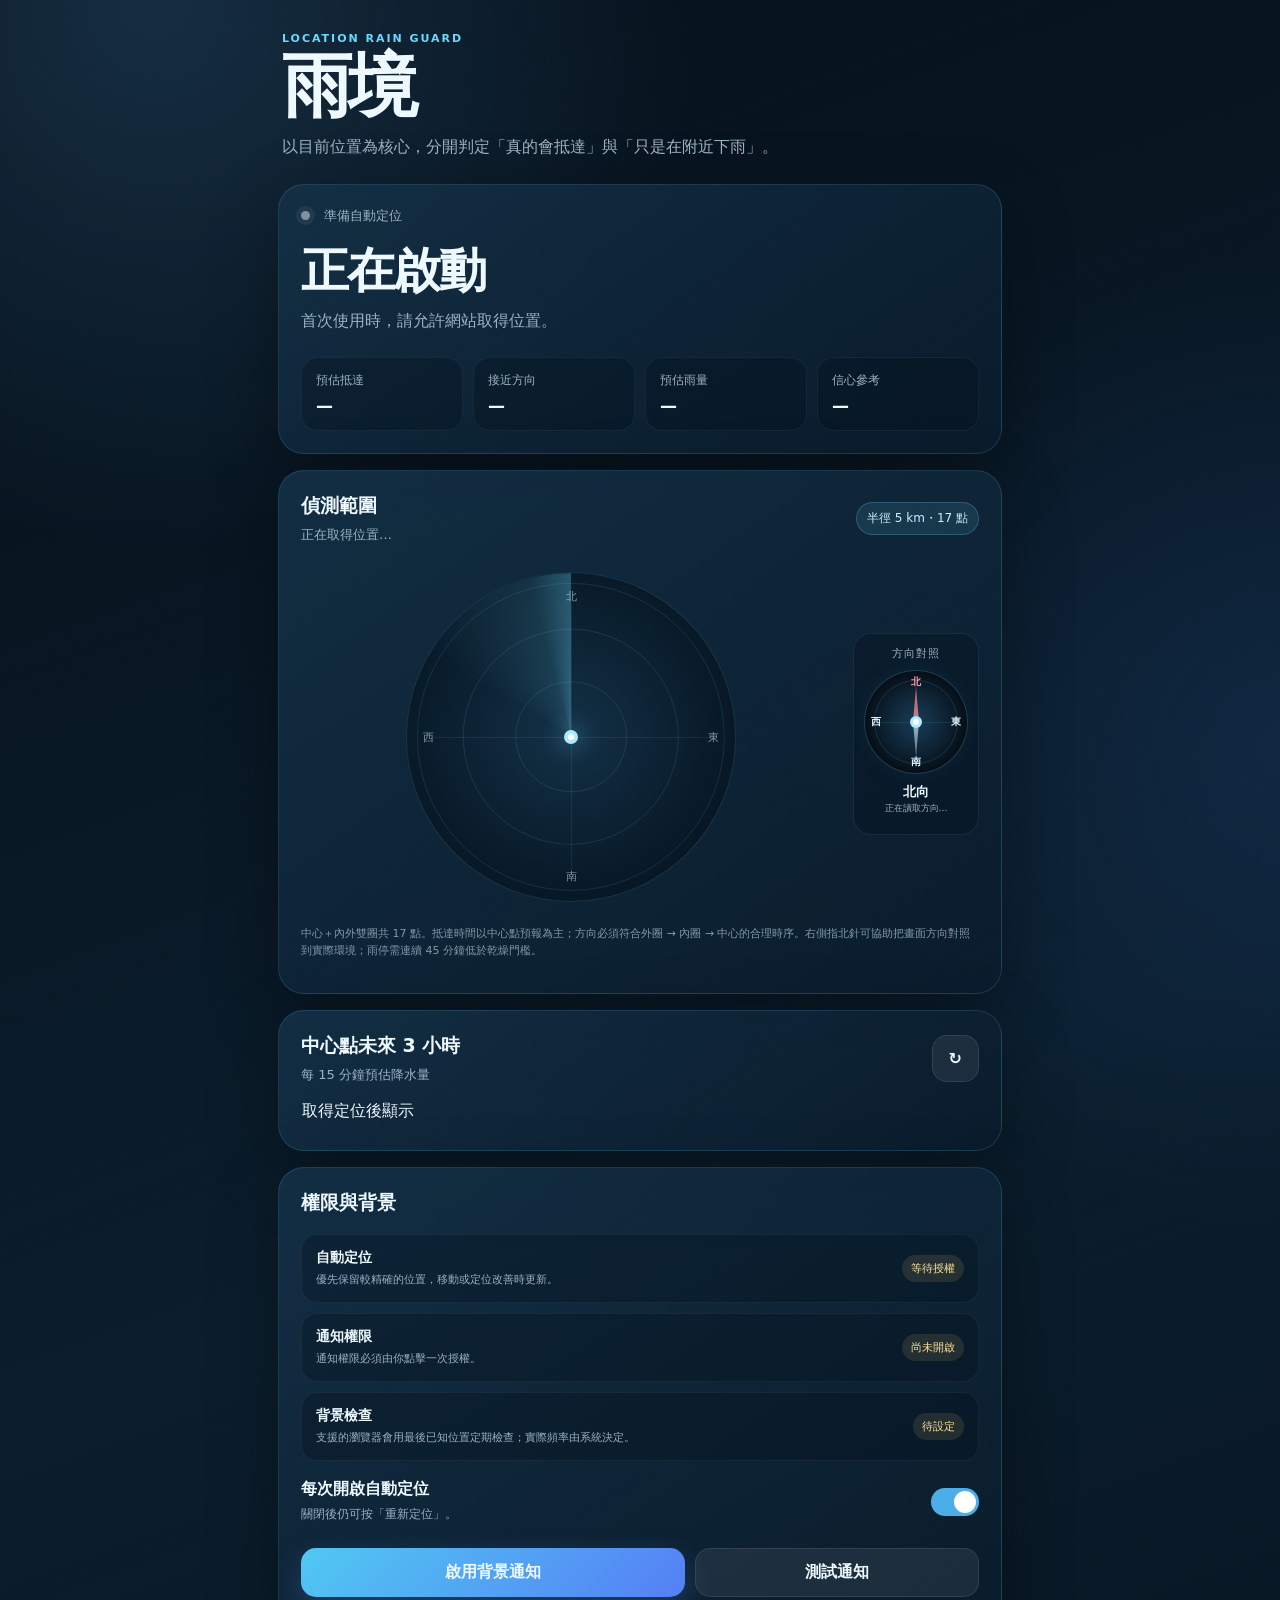
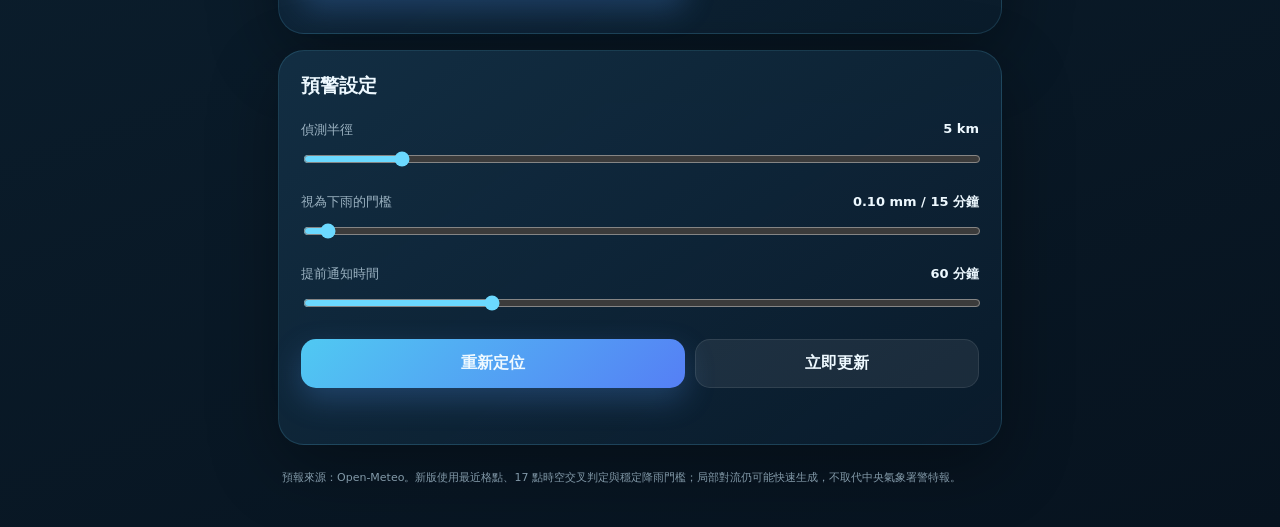
==== commit 7f2c879d: "Add compass beside rain radar" ====
--- a/index.html
+++ b/index.html
@@ -13,12 +13,13 @@
 <link rel="apple-touch-icon" href="./icons/rain-guard.svg">
 <title>雨境｜定位降雨預警</title>
 <link rel="stylesheet" href="./styles.css">
+<link rel="stylesheet" href="./compass.css">
 </head>
 <body>
 <main class="shell">
 <header class="hero"><div><p class="eyebrow">LOCATION RAIN GUARD</p><h1>雨境</h1><p class="subtitle">以目前位置為核心，分開判定「真的會抵達」與「只是在附近下雨」。</p></div></header>
 <section class="card" aria-live="polite"><div class="topline"><span id="dot" class="dot"></span><span id="updated">準備自動定位</span></div><div id="headline" class="headline">正在啟動</div><div id="sub" class="sub">首次使用時，請允許網站取得位置。</div><div class="metrics"><div class="metric"><span id="arrivalLabel">預估抵達</span><strong id="arrival">—</strong></div><div class="metric"><span id="directionLabel">接近方向</span><strong id="direction">—</strong></div><div class="metric"><span id="rainLabel">預估雨量</span><strong id="rain">—</strong></div><div class="metric"><span id="probLabel">信心參考</span><strong id="prob">—</strong></div></div></section>
-<section class="card"><div class="row"><div><h2>偵測範圍</h2><p id="position">正在取得位置…</p></div><span id="badge" class="badge">半徑 5 km・17 點</span></div><div class="radar"><div class="ring r1"></div><div class="ring r2"></div><div class="ring r3"></div><div class="sweep"></div><div class="center"></div><span class="compass n">北</span><span class="compass e">東</span><span class="compass s">南</span><span class="compass w">西</span><div id="samples"></div></div><p class="fine">中心＋內外雙圈共 17 點。抵達時間以中心點預報為主；方向必須符合外圈 → 內圈 → 中心的合理時序。雨停需連續 45 分鐘低於乾燥門檻。</p></section>
+<section class="card"><div class="row"><div><h2>偵測範圍</h2><p id="position">正在取得位置…</p></div><span id="badge" class="badge">半徑 5 km・17 點</span></div><div class="radar-tools"><div class="radar"><div class="ring r1"></div><div class="ring r2"></div><div class="ring r3"></div><div class="sweep"></div><div class="center"></div><span class="compass n">北</span><span class="compass e">東</span><span class="compass s">南</span><span class="compass w">西</span><div id="samples"></div></div><aside id="miniCompassCard" class="mini-compass-card compass-fallback" aria-label="方向指北針"><div class="mini-compass-title">方向對照</div><div class="mini-compass"><div class="mini-compass-ring"></div><div id="miniCompassNeedle" class="mini-compass-needle"></div><div class="mini-compass-center"></div><span class="mini-label north">北</span><span class="mini-label east">東</span><span class="mini-label south">南</span><span class="mini-label west">西</span></div><div class="mini-compass-meta" aria-live="polite"><strong id="compassHeading">北向</strong><span id="compassStatus">固定北向參考</span></div><button id="enableCompass" class="compass-button hidden" type="button">啟用指北針</button></aside></div><p class="fine">中心＋內外雙圈共 17 點。抵達時間以中心點預報為主；方向必須符合外圈 → 內圈 → 中心的合理時序。右側指北針可協助把畫面方向對照到實際環境；雨停需連續 45 分鐘低於乾燥門檻。</p></section>
 <section class="card"><div class="row"><div><h2>中心點未來 3 小時</h2><p>每 15 分鐘預估降水量</p></div><button id="refresh" class="secondary" type="button" aria-label="立即更新">↻</button></div><div id="timeline" class="timeline">取得定位後顯示</div></section>
 <section class="card"><h2>權限與背景</h2><div class="permission-list"><div class="permission"><div><strong>自動定位</strong><small>優先保留較精確的位置，移動或定位改善時更新。</small></div><span id="locationState" class="state wait">等待授權</span></div><div class="permission"><div><strong>通知權限</strong><small>通知權限必須由你點擊一次授權。</small></div><span id="notificationState" class="state wait">尚未開啟</span></div><div class="permission"><div><strong>背景檢查</strong><small>支援的瀏覽器會用最後已知位置定期檢查；實際頻率由系統決定。</small></div><span id="backgroundState" class="state wait">待設定</span></div></div><div class="toggle-row"><div><strong>每次開啟自動定位</strong><p class="help" style="margin:4px 0 0">關閉後仍可按「重新定位」。</p></div><label class="toggle"><input id="autoLocate" type="checkbox" checked><span class="slider"></span></label></div><div class="buttons"><button id="notify" class="primary" type="button">啟用背景通知</button><button id="testNotify" class="secondary" type="button">測試通知</button></div><p id="permissionHelp" class="help"></p></section>
 <section class="card settings"><h2>預警設定</h2><label><span>偵測半徑 <b id="radiusText">5 km</b></span><input id="radius" type="range" min="1" max="30" step="1" value="5"></label><label><span>視為下雨的門檻 <b id="thresholdText">0.10 mm / 15 分鐘</b></span><input id="threshold" type="range" min="0.05" max="2" step="0.05" value="0.10"></label><label><span>提前通知時間 <b id="leadText">60 分鐘</b></span><input id="lead" type="range" min="15" max="180" step="15" value="60"></label><div class="buttons"><button id="start" class="primary" type="button">重新定位</button><button id="refreshSettings" class="secondary" type="button">立即更新</button></div><p id="msg" class="msg"></p></section>
@@ -26,5 +27,6 @@
 </main>
 <script src="./app.js" defer></script>
 <script src="./precision.js" defer></script>
+<script src="./compass.js" defer></script>
 </body>
 </html>
--- a/compass.css
+++ b/compass.css
@@ -0,0 +1 @@
+.radar-tools{display:grid;grid-template-columns:minmax(190px,1fr) 126px;align-items:center;gap:12px;margin-top:10px}.radar-tools .radar{width:min(100%,330px);margin:18px auto 12px}.mini-compass-card{min-width:0;padding:12px 9px;border-radius:18px;background:#020d1647;border:1px solid #ffffff12;display:flex;flex-direction:column;align-items:center;gap:9px}.mini-compass-title{font-size:11px;color:var(--muted);letter-spacing:.08em;white-space:nowrap}.mini-compass{position:relative;width:104px;height:104px;border-radius:50%;background:radial-gradient(circle,#183b55,#08141f 72%);border:1px solid #6bd9ff35;box-shadow:inset 0 0 24px #0008,0 0 24px #6bd9ff0d}.mini-compass:before,.mini-compass:after{content:"";position:absolute;background:#6bd9ff18}.mini-compass:before{width:1px;top:10%;bottom:10%;left:50%}.mini-compass:after{height:1px;left:10%;right:10%;top:50%}.mini-compass-ring{position:absolute;inset:9px;border:1px solid #6bd9ff25;border-radius:50%}.mini-compass-needle{position:absolute;left:50%;top:50%;width:6px;height:70px;transform:translate(-50%,-50%) rotate(0deg);transform-origin:center;transition:transform .18s ease;z-index:2}.mini-compass-needle:before,.mini-compass-needle:after{content:"";position:absolute;left:0;width:6px;height:35px}.mini-compass-needle:before{top:0;background:linear-gradient(#ff6f77,#ff9a9f);clip-path:polygon(50% 0,100% 100%,0 100%);filter:drop-shadow(0 0 5px #ff8585aa)}.mini-compass-needle:after{bottom:0;background:linear-gradient(#cfe7f5,#718798);clip-path:polygon(0 0,100% 0,50% 100%)}.mini-compass-center{position:absolute;left:50%;top:50%;width:12px;height:12px;transform:translate(-50%,-50%);border-radius:50%;background:white;border:3px solid #6bd9ff8c;z-index:3}.mini-label{position:absolute;color:#dff5ff;font-size:10px;font-weight:800;z-index:4}.mini-label.north{top:4px;left:50%;transform:translateX(-50%);color:#ff9b9f}.mini-label.east{right:6px;top:50%;transform:translateY(-50%)}.mini-label.south{bottom:4px;left:50%;transform:translateX(-50%)}.mini-label.west{left:6px;top:50%;transform:translateY(-50%)}.mini-compass-meta{text-align:center;min-height:39px}.mini-compass-meta strong{display:block;font-size:13px;line-height:1.35}.mini-compass-meta span{display:block;color:var(--muted);font-size:9px;line-height:1.4;margin-top:2px}.compass-button{width:100%;padding:8px 7px;border-radius:11px;font-size:10px;background:#ffffff12;border:1px solid #ffffff17}.compass-button.hidden{display:none}.compass-fallback .mini-compass-needle{opacity:.72}@media(max-width:430px){.radar-tools{grid-template-columns:minmax(0,1fr) 104px;gap:8px}.mini-compass-card{padding:10px 6px}.mini-compass{width:90px;height:90px}.mini-compass-needle{height:60px}.mini-compass-needle:before,.mini-compass-needle:after{height:30px}.mini-compass-title{font-size:10px}.mini-compass-meta strong{font-size:11px}}@media(max-width:340px){.radar-tools{grid-template-columns:1fr}.mini-compass-card{width:126px;margin:0 auto}}
